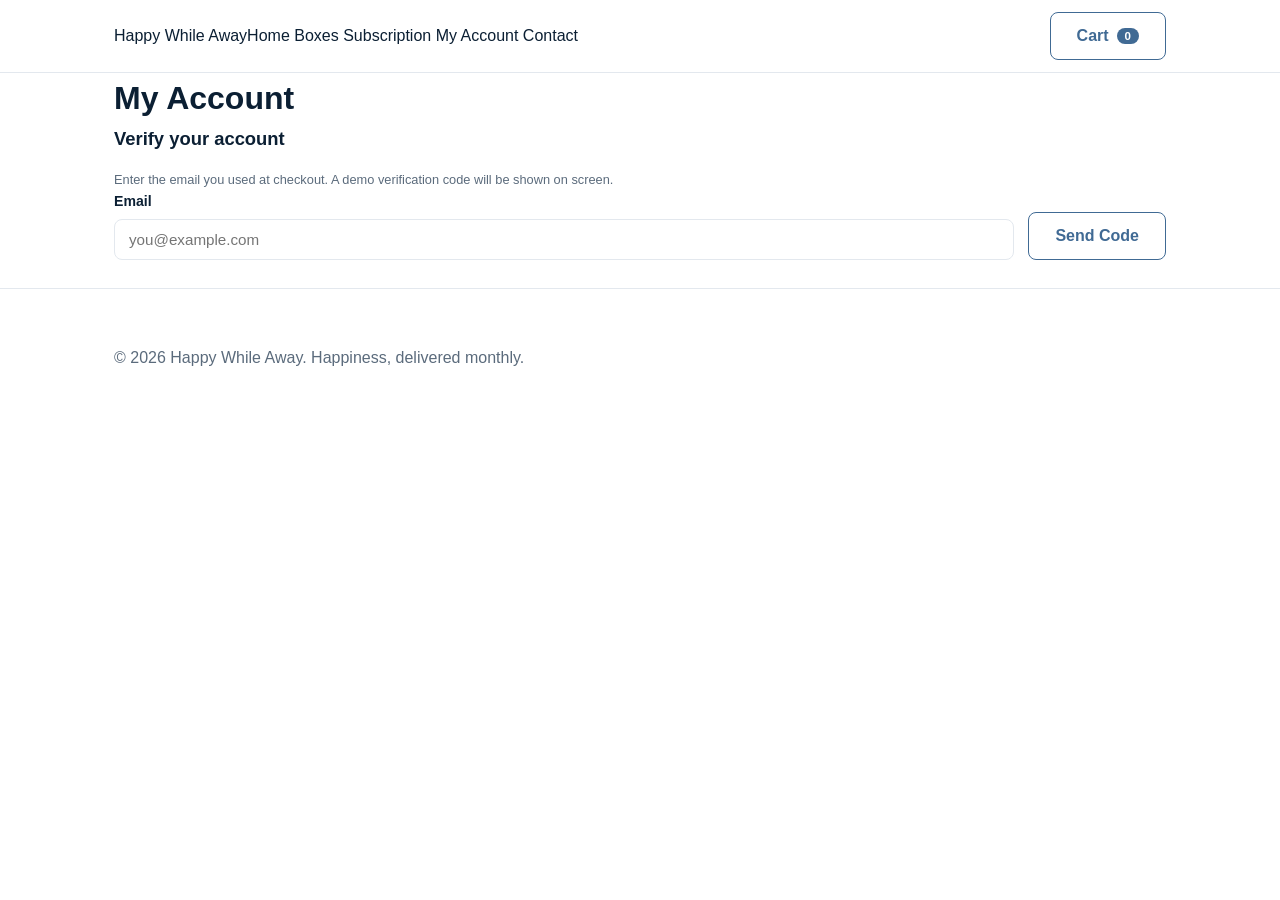
==== account.html @ f85677f5 "Add account verification, promo codes, payment method selection, pending payment confirmation and ac" ====
<!DOCTYPE html>
<html lang="en">
<head>
  <meta charset="UTF-8">
  <meta name="viewport" content="width=device-width, initial-scale=1.0">
  <title>Happy While Away - My Account</title>
  <link rel="stylesheet" href="css/style.css">
  <script src="js/cart.js"></script>
</head>
<body>

  <header class="site-header">
    <div class="container header-inner">
      <a href="index.html" class="logo">Happy While Away</a>
      <nav class="main-nav" id="mainNav">
        <a href="index.html">Home</a>
        <a href="products.html">Boxes</a>
        <a href="subscription.html">Subscription</a>
        <a href="account.html" class="active">My Account</a>
        <a href="contact.html">Contact</a>
      </nav>
      <button class="btn btn-outline cart-open-btn" id="cartOpenBtn">Cart <span id="hwaCartBadge">0</span></button>
    </div>
  </header>

  <main class="section">
    <div class="container">
      <h1>My Account</h1>

      <section class="form-section" id="loginSection">
        <h3>Verify your account</h3>
        <p class="hint">Enter the email you used at checkout. A demo verification code will be shown on screen.</p>
        <div class="lookup-form">
          <div class="form-field"><label for="loginEmail">Email</label><input id="loginEmail" type="email" placeholder="you@example.com"></div>
          <button type="button" class="btn btn-outline" id="sendLoginCodeBtn">Send Code</button>
        </div>
        <div id="loginCodeBox" style="display:none;">
          <p class="hint" id="loginDemoNotice"></p>
          <div class="lookup-form">
            <div class="form-field"><label for="loginCode">6-digit code</label><input id="loginCode" maxlength="6"></div>
            <button type="button" class="btn btn-primary" id="loginVerifyBtn">Verify</button>
          </div>
        </div>
        <div class="error-msg" id="loginError" style="display:none;"></div>
      </section>

      <div id="dashboard" style="display:none;">
        <section class="form-section">
          <h3>Personal Details</h3>
          <div class="sub-grid" id="personalDetails"></div>
        </section>

        <section class="form-section">
          <h3>Delivery Address</h3>
          <div class="form-grid">
            <div class="form-field full"><label>Address</label><input id="accAddress"></div>
            <div class="form-field"><label>City</label><input id="accCity"></div>
            <div class="form-field"><label>Pincode</label><input id="accPincode"></div>
          </div>
          <button type="button" class="btn btn-outline" id="saveAddressBtn">Save Address</button>
        </section>

        <section class="form-section">
          <h3>Dog Profiles</h3>
          <div id="accDogs"></div>
          <button type="button" class="btn btn-outline" id="accAddDogBtn">+ Add Dog</button>
          <button type="button" class="btn btn-outline" id="saveDogsBtn">Save Dogs</button>
        </section>

        <section class="form-section">
          <h3>Order History</h3>
          <div id="orderHistory"></div>
        </section>

        <section class="form-section">
          <h3>Active Subscriptions</h3>
          <div id="activeSubs"></div>
        </section>

        <section class="form-section">
          <h3>Past Subscriptions</h3>
          <div id="pastSubs"></div>
        </section>
      </div>
    </div>
  </main>

  <footer class="site-footer">
    <div class="container">
      <p>&copy; 2026 Happy While Away. Happiness, delivered monthly.</p>
    </div>
  </footer>

  <script src="js/cart.js"></script>
  <script>
    (function () {
      var account = null;
      var loginCode = null;
      var loginEmail = "";

      function fmt(n) { return "\u20B9" + Math.round(Number(n) || 0).toLocaleString("en-IN"); }
      function store() { try { return JSON.parse(localStorage.getItem("hwa_accounts") || "{}"); } catch (e) { return {}; } }
      function persist() { if (!account) { return; } var s = store(); s[account.email.toLowerCase()] = account; try { localStorage.setItem("hwa_accounts", JSON.stringify(s)); } catch (e) {} }
      function dateStr(iso) { return iso ? new Date(iso).toLocaleDateString("en-IN") : "-"; }
      function patch(subId, payload) {
        return fetch("/api/subscribe", { method: "PATCH", headers: { "Content-Type": "application/json" }, body: JSON.stringify(Object.assign({ subscriptionId: subId }, payload)) })
          .then(function (r) { return r.json(); }).catch(function () { return { ok: false }; });
      }

      function buildFromApi(email, subs) {
         var first = subs[0];
        return {
          email: email,
          name: first.customer ? first.customer.name : "",
          phone: first.customer ? first.customer.phone : "",
          address: first.deliveryAddress || { address: "", city: "", pincode: "" },
          dogs: first.dog ? [first.dog] : [],
          orders: [],
          subscriptions: subs.map(function (s) {
            var it = s.items && s.items[0] ? s.items[0] : {};
            return {
              id: s.id, orderId: s.orderId, createdAt: s.createdAt, frequency: s.frequency,
              productId: it.productId, name: it.name || "Subscription", unitAmount: s.unitAmount != null ? s.unitAmount : (s.billing ? s.billing.amount : s.total),
              qty: it.qty || 1, amount: s.total, config: it.config || null,
              dogId: s.dog ? s.dog.id : null, dogName: s.dog ? s.dog.name : null,
              deliveryAddress: s.deliveryAddress, deliveryPreferences: s.deliveryPreferences || {},
              billing: s.billing, renewalDate: s.renewalDate, nextDeliveryDate: s.nextDeliveryDate,
              skippedDeliveries: s.skippedDeliveries || [], status: s.status || "active", paymentStatus: s.paymentStatus || "pending"
            };
          })
        };
      }

      function loadAccount(email) {
        var acc = store()[email.toLowerCase()];
        if (acc) { account = acc; renderDashboard(); return; }
        fetch("/api/subscribe?email=" + encodeURIComponent(email))
          .then(function (r) { return r.json(); })
          .then(function (data) {
            if (data.subscriptions && data.subscriptions.length) { account = buildFromApi(email, data.subscriptions); persist(); renderDashboard(); }
            else { showLoginError("No account found for that email."); }
          })
          .catch(function () { showLoginError("Could not load account."); });
      }

      function showLoginError(msg) { var el = document.getElementById("loginError"); el.textContent = msg; el.style.display = "block"; }

      function renderPersonal() {
        document.getElementById("personalDetails").innerHTML =
          '<div class="sub-field"><label>Name</label><span>' + (account.name || "-") + '</span></div>' +
          '<div class="sub-field"><label>Email</label><span>' + account.email + '</span></div>' +
          '<div class="sub-field"><label>Mobile</label><span>' + (account.phone || "-") + '</span></div>';
      }

      function renderAddress() {
        document.getElementById("accAddress").value = account.address && account.address.address ? account.address.address : "";
        document.getElementById("accCity").value = account.address && account.address.city ? account.address.city : "";
        document.getElementById("accPincode").value = account.address && account.address.pincode ? account.address.pincode : "";
      }

      function renderDogs() {
        var el = document.getElementById("accDogs");
        if (!account.dogs.length) { el.innerHTML = '<p class="hint">No dog profiles yet.</p>'; return; }
        el.innerHTML = account.dogs.map(function (d, i) {
          return '<div class="dog-row form-grid" data-dog-index="' + i + '">' +
            '<div class="form-field"><label>Name</label><input class="acc-dog-name" value="' + (d.name || "") + '"></div>' +
            '<div class="form-field"><label>Breed</label><input class="acc-dog-breed" value="' + (d.breed || "") + '"></div>' +
            '<div class="form-field"><label>Size</label><select class="acc-dog-size"><option' + (d.size === "Small" ? " selected" : "") + '>Small</option><option' + (d.size === "Medium" ? " selected" : "") + '>Medium</option><option' + (d.size === "Large" ? " selected" : "") + '>Large</option></select></div>' +
            '<div class="form-field"><label>&nbsp;</label><button type="button" class="btn btn-outline acc-remove-dog" data-index="' + i + '">Remove</button></div>' +
          '</div>';
        }).join("");
        el.querySelectorAll(".acc-remove-dog").forEach(function (btn) {
          btn.addEventListener("click", function () {
            account.dogs.splice(parseInt(btn.getAttribute("data-index"), 10), 1);
            persist(); renderDogs(); renderSubs();
          });
        });
      }

      function renderOrders() {
        var el = document.getElementById("orderHistory");
        if (!account.orders || !account.orders.length) { el.innerHTML = '<p class="hint">No orders yet.</p>'; return; }
        el.innerHTML = account.orders.map(function (o) {
          var items = (o.items || []).map(function (it) { return it.name + " x " + it.qty; }).join(", ");
          return '<div class="sub-card"><div class="sub-card-head"><span class="sub-name">' + o.orderId + '</span><span class="sub-status sub-status-paused">' + (o.paymentStatus || "pending").toUpperCase() + '</span></div>' +
            '<div class="sub-id">' + dateStr(o.createdAt) + '</div>' +
            '<div class="sub-grid"><div class="sub-field"><label>Items</label><span>' + items + '</span></div>' +
            '<div class="sub-field"><label>Amount</label><span>' + fmt(o.total) + '</span></div>' +
            '<div class="sub-field"><label>Payment method</label><span>' + (o.paymentMethod || "-") + '</span></div></div></div>';
        }).join("");
      }

      function subCard(s, index) {
        var lockedNote = '<p class="hint">Billing frequency and subscription product cannot be changed after purchase.</p>';
        var skipHtml = s.frequency === "yearly"
          ? '<button type="button" class="btn btn-outline" data-skip="' + index + '">Skip Upcoming Delivery</button>'
          : '<p class="hint">Skipping a delivery is only available for yearly subscriptions.</p>';
        var dogsOptions = '<option value="">Unassigned</option>' + account.dogs.map(function (d) {
          return '<option value="' + d.id + '"' + (s.dogId === d.id ? " selected" : "") + '>' + d.name + '</option>';
        }).join("");
        var skipped = (s.skippedDeliveries || []).map(dateStr).join(", ");
        return '<div class="sub-card">' +
          '<div class="sub-card-head"><span class="sub-name">' + s.name + '</span><span class="sub-status sub-status-' + s.status + '">' + s.status + '</span></div>' +
          '<div class="sub-id">' + s.id + ' &middot; Order ' + (s.orderId || "-") + '</div>' +
          '<div class="sub-grid">' +
            '<div class="sub-field"><label>Billing</label><span>' + (s.frequency === "yearly" ? "Yearly (12 months upfront)" : "Monthly") + '</span></div>' +
            '<div class="sub-field"><label>Amount</label><span>' + fmt(s.amount) + '</span></div>' +
            '<div class="sub-field"><label>Renews</label><span>' + dateStr(s.renewalDate) + '</span></div>' +
            '<div class="sub-field"><label>Next delivery</label><span>' + dateStr(s.nextDeliveryDate) + '</span></div>' +
            '<div class="sub-field"><label>Payment status</label><span>' + (s.paymentStatus || "pending").toUpperCase() + '</span></div>' +
            (skipped ? '<div class="sub-field"><label>Skipped deliveries</label><span>' + skipped + '</span></div>' : '') +
            '<div class="sub-field"><label>Delivery address</label><span>' + (account.address ? account.address.address + ", " + account.address.pincode : "-") + '</span></div>' +
          '</div>' +
          '<div class="form-grid">' +
            '<div class="form-field"><label>Quantity</label><div class="hwa-qty-stepper"><button type="button" class="hwa-qty-btn" data-qdown="' + index + '">-</button><span class="hwa-qty-val" data-qval="' + index + '">' + s.qty + '</span><button type="button" class="hwa-qty-btn" data-qup="' + index + '">+</button></div></div>' +
            '<div class="form-field"><label>Assigned dog</label><select data-dogsel="' + index + '">' + dogsOptions + '</select></div>' +
            '<div class="form-field full"><label>Delivery preference notes</label><input data-notes="' + index + '" value="' + ((s.deliveryPreferences && s.deliveryPreferences.notes) || "") + '"></div>' +
          '</div>' +
          '<div class="sub-actions">' +
            '<button type="button" class="btn btn-outline" data-pause="' + index + '">Pause</button>' +
            '<button type="button" class="btn btn-outline" data-resume="' + index + '">Resume</button>' +
            '<button type="button" class="btn btn-outline" data-cancel="' + index + '">Cancel</button>' +
            '<button type="button" class="btn btn-outline" data-saveprefs="' + index + '">Save Preferences</button>' +
            skipHtml +
          '</div>' +
          lockedNote +
        '</div>';
      }

      function renderSubs() {
        var active = account.subscriptions.filter(function (s) { return s.status !== "cancelled"; });
        var past = account.subscriptions.filter(function (s) { return s.status === "cancelled"; });
        document.getElementById("activeSubs").innerHTML = active.length ? active.map(function (s) { return subCard(s, account.subscriptions.indexOf(s)); }).join("") : '<p class="hint">No active subscriptions.</p>';
        document.getElementById("pastSubs").innerHTML = past.length ? past.map(function (s) { return subCard(s, account.subscriptions.indexOf(s)); }).join("") : '<p class="hint">No past subscriptions.</p>';
        document.querySelectorAll("#activeSubs [data-pause], #pastSubs [data-pause]").forEach(wire);
        document.querySelectorAll("#activeSubs [data-resume], #pastSubs [data-resume]").forEach(wire);
        document.querySelectorAll("#activeSubs [data-cancel], #pastSubs [data-cancel]").forEach(wire);
        document.querySelectorAll("#activeSubs [data-skip], #pastSubs [data-skip]").forEach(wire);
        document.querySelectorAll("#activeSubs [data-saveprefs], #pastSubs [data-saveprefs]").forEach(wire);
        document.querySelectorAll("#activeSubs [data-qup], #pastSubs [data-qup]").forEach(wire);
        document.querySelectorAll("#activeSubs [data-qdown], #pastSubs [data-qdown]").forEach(wire);
        document.querySelectorAll("#activeSubs [data-dogsel], #pastSubs [data-dogsel]").forEach(wire);
      }

      function wire(btn) {
        if (btn.hasAttribute("data-dogsel")) {
          btn.addEventListener("change", function () {
            var idx = parseInt(btn.getAttribute("data-dogsel"), 10);
            var s = account.subscriptions[idx];
            var dog = account.dogs.filter(function (d) { return d.id === btn.value; })[0] || null;
            s.dogId = dog ? dog.id : null; s.dogName = dog ? dog.name : null;
            persist();
            patch(s.id, { action: "setDog", dog: dog });
            renderSubs();
          });
          return;
        }
        btn.addEventListener("click", function () {
          var idx = parseInt(btn.getAttribute("data-pause") || btn.getAttribute("data-resume") || btn.getAttribute("data-cancel") || btn.getAttribute("data-skip") || btn.getAttribute("data-saveprefs") || btn.getAttribute("data-qup") || btn.getAttribute("data-qdown") || "0", 10);
          var s = account.subscriptions[idx];
          if (!s) { return; }
          if (btn.hasAttribute("data-pause")) { s.status = "paused"; patch(s.id, { action: "pause" }); }
          else if (btn.hasAttribute("data-resume")) { s.status = "active"; patch(s.id, { action: "resume" }); }
          else if (btn.hasAttribute("data-cancel")) { s.status = "cancelled"; patch(s.id, { action: "cancel" }); }
          else if (btn.hasAttribute("data-skip")) {
            if (s.frequency !== "yearly") { return; }
            s.skippedDeliveries = s.skippedDeliveries || [];
            s.skippedDeliveries.push(s.nextDeliveryDate);
            var d = new Date(s.nextDeliveryDate || new Date());
            d.setMonth(d.getMonth() + 1); s.nextDeliveryDate = d.toISOString();
            patch(s.id, { action: "skipDelivery" });
          }
          else if (btn.hasAttribute("data-saveprefs")) {
            var notesEl = document.querySelector("[data-notes='" + idx + "']");
            s.deliveryPreferences = { notes: notesEl ? notesEl.value.trim() : "" };
            patch(s.id, { action: "setDeliveryPreferences", deliveryPreferences: s.deliveryPreferences });
          }
          else if (btn.hasAttribute("data-qup")) { s.qty += 1; s.amount = Math.round(s.unitAmount * s.qty); if (s.billing) { s.billing.amount = s.amount; } patch(s.id, { action: "setQty", qty: s.qty }); }
          else if (btn.hasAttribute("data-qdown")) { if (s.qty > 1) { s.qty -= 1; s.amount = Math.round(s.unitAmount * s.qty); if (s.billing) { s.billing.amount = s.amount; } patch(s.id, { action: "setQty", qty: s.qty }); } }
          persist();
          renderSubs();
        });
      }

      function renderDashboard() {
        document.getElementById("loginSection").style.display = "none";
        document.getElementById("dashboard").style.display = "block";
        renderPersonal(); renderAddress(); renderDogs(); renderOrders(); renderSubs();
      }

      document.addEventListener("DOMContentLoaded", function () {
        document.getElementById("cartOpenBtn").addEventListener("click", function () { window.HWA.openCart(); });
        document.getElementById("sendLoginCodeBtn").addEventListener("click", function () {
          var email = document.getElementById("loginEmail").value.trim();
          if (!/^[^\s@]+@[^\s@]+\.[^\s@]+$/.test(email)) { showLoginError("Please enter a valid email."); return; }
          document.getElementById("loginError").style.display = "none";
          loginEmail = email.toLowerCase();
          loginCode = String(Math.floor(100000 + Math.random() * 900000));
          document.getElementById("loginDemoNotice").textContent = "Demo verification code: " + loginCode + " (no real message is sent)";
          document.getElementById("loginCodeBox").style.display = "block";
        });
        document.getElementById("loginVerifyBtn").addEventListener("click", function () {
          var code = document.getElementById("loginCode").value.trim();
          if (code !== loginCode) { showLoginError("Incorrect code."); return; }
          document.getElementById("loginError").style.display = "none";
          loadAccount(loginEmail);
        });
        document.getElementById("saveAddressBtn").addEventListener("click", function () {
          account.address = { address: document.getElementById("accAddress").value.trim(), city: document.getElementById("accCity").value.trim(), pincode: document.getElementById("accPincode").value.trim() };
          persist(); renderSubs();
        });
        document.getElementById("accAddDogBtn").addEventListener("click", function () {
          account.dogs.push({ id: "dog-" + Date.now(), name: "New Dog", breed: "", size: "Medium" });
          persist(); renderDogs(); renderSubs();
        });
        document.getElementById("saveDogsBtn").addEventListener("click", function () {
          document.querySelectorAll("#accDogs .dog-row").forEach(function (row) {
            var d = account.dogs[parseInt(row.getAttribute("data-dog-index"), 10)];
            if (!d) { return; }
            d.name = row.querySelector(".acc-dog-name").value.trim();
            d.breed = row.querySelector(".acc-dog-breed").value.trim();
            d.size = row.querySelector(".acc-dog-size").value;
          });
          persist(); renderDogs(); renderSubs();
        });
      });
    })();
  </script>

</body>
</html>
---- css/style.css ----
* { margin: 0; padding: 0; box-sizing: border-box; }
:root { --brand:#406a94; --brand-dark:#2b4a6b; --accent:#3cc6d0; --ink:#0b1f33; --muted:#5b6b7c; --bg:#f7f9fc; --card:#ffffff; --line:#e3e8ee; --success:#2e7d32; --radius:12px;   --shadow:0 10px 30px rgba(11,31,51,0.08);
  --plan-happy:#406a94;
  --plan-food:#1b5e20;
  --plan-style:#6a1b9a;
  --plan-calm:#0277bd; }
html { scroll-behavior: smooth; }
body { font-family: -apple-system, BlinkMacSystemFont, "Segoe UI", Roboto, "Helvetica Neue", Arial, sans-serif; color: var(--ink); background: #fff; line-height: 1.6; }
a { color: inherit; text-decoration: none; }
.container { max-width: 1100px; margin: 0 auto; padding: 0 24px; }
.btn { display: inline-flex; align-items: center; justify-content: center; gap: 8px; padding: 14px 26px; border-radius: 8px; font-weight: 700; font-size: 1rem; cursor: pointer; border: 1px solid transparent; transition: transform .15s, box-shadow .15s, opacity .15s; }
.btn:active { transform: translateY(1px); }
.btn-primary { background: var(--brand); color: #fff; box-shadow: 0 4px 14px rgba(64,106,148,0.35); }
.btn-primary:hover { background: var(--brand-dark); }
.btn-outline { background: #fff; color: var(--brand); border-color: var(--brand); }
.btn-outline:hover { background: #eef2f7; }
.btn-large { padding: 16px 32px; font-size: 1.05rem; }

.site-header { position: sticky; top: 0; z-index: 50; background: rgba(255,255,255,0.92); backdrop-filter: blur(8px); border-bottom: 1px solid var(--line); }
.header-inner { display: flex; align-items: center; justify-content: space-between; height: 72px; }
.brand { font-size: 1.5rem; font-weight: 800; color: var(--ink); letter-spacing: -0.5px; }
.brand-accent { color: var(--brand); }

.hero { padding: 96px 0 64px; background: linear-gradient(135deg, #f0f5fa 0%, #e4eef7 100%); }
.hero-inner { text-align: center; }
.hero h1 { font-size: 2.75rem; line-height: 1.1; font-weight: 800; letter-spacing: -1px; margin-bottom: 16px; }
.hero-sub { font-size: 1.15rem; color: var(--muted); max-width: 640px; margin: 0 auto 28px; line-height: 1.7; }
.hero-actions { display: flex; gap: 14px; justify-content: center; flex-wrap: wrap; margin-bottom: 40px; }
.hero-stats { display: flex; gap: 32px; justify-content: center; flex-wrap: wrap; }
.hero-stats div { display: flex; flex-direction: column; gap: 4px; }
.hero-stats strong { font-size: 1.5rem; color: var(--ink); }
.hero-stats span { font-size: 0.85rem; color: var(--muted); }

.features { padding: 80px 0; }
.feature-grid { display: grid; grid-template-columns: repeat(auto-fit, minmax(240px, 1fr)); gap: 24px; }
.feature-card { background: var(--card); border: 1px solid var(--line); border-radius: var(--radius); padding: 32px 24px; box-shadow: var(--shadow); text-align: center; }
.feature-icon { font-size: 2rem; margin-bottom: 16px; }
.feature-card h3 { font-size: 1.15rem; margin-bottom: 10px; color: var(--ink); }
.feature-card p { font-size: 0.95rem; color: var(--muted); }

.section-title { font-size: 2rem; font-weight: 800; text-align: center; margin-bottom: 48px; letter-spacing: -0.5px; }
.cta-band { padding: 80px 0; text-align: center; background: linear-gradient(135deg, var(--brand) 0%, var(--brand-dark) 100%); color: #fff; }
.cta-band h2 { font-size: 2.25rem; font-weight: 800; margin-bottom: 12px; }
.cta-band p { font-size: 1.1rem; color: #d7e3f0; margin-bottom: 24px; }
.cta-band .btn { background: var(--accent); color: var(--ink); }
.cta-band .btn:hover { background: #34b3b8; }

.site-footer { padding: 56px 0 32px; border-top: 1px solid var(--line); color: var(--muted); }
.footer-inner { display: grid; grid-template-columns: 2fr 1fr; gap: 32px; }
.footer-brand .brand { font-size: 1.5rem; font-weight: 800; color: var(--ink); margin-bottom: 8px; display: inline-block; }
.footer-brand p { font-size: 0.95rem; color: var(--muted); max-width: 260px; }
.footer-copy { font-size: 0.85rem; color: var(--muted); margin-top: 8px; }

/* Subscription page */
.sub-hero { background: var(--bg); padding: 56px 0 40px; text-align: center; }
.sub-hero h1 { font-size: 2rem; font-weight: 800; margin-bottom: 8px; letter-spacing: -0.5px; }
.sub-hero p { color: var(--muted); font-size: 1.05rem; }

.plans { padding: 64px 0; }
.plan-toggle { display: flex; gap: 10px; justify-content: center; margin-bottom: 32px; }
.plan-toggle button { padding: 8px 16px; border: 1px solid var(--line); background: #fff; border-radius: 6px; font-size: 0.9rem; cursor: pointer; color: var(--muted); font-weight: 600; }
.plan-toggle button.active { background: var(--brand); color: #fff; border-color: var(--brand); }

.plan-grid { display: grid; grid-template-columns: repeat(2, 1fr); gap: 26px; margin-bottom: 70px; }
.plan-card { border: 1px solid var(--line); border-radius: 18px; background: var(--card); box-shadow: var(--shadow); display: flex; flex-direction: column; position: relative; overflow: hidden; transition: transform .2s, border-color .2s, box-shadow .2s; }
.plan-card:hover { transform: translateY(-4px); box-shadow: 0 18px 40px rgba(11,31,51,0.12); border-color: var(--brand); }
.plan-card.selected { border-color: var(--brand); background: #eef6fb !important; box-shadow: 0 8px 24px rgba(64,106,148,0.15); }
.plan-card.featured { border-color: var(--brand); background: linear-gradient(180deg, #f0f7ff 0%, #e4eef7 100%); }
.plan-card .badge { position: absolute; top: 16px; right: 16px; background: var(--brand); color: #fff; font-size: 0.72rem; font-weight: 800; padding: 6px 12px; border-radius: 20px; text-transform: uppercase; letter-spacing: 0.4px; box-shadow: 0 4px 10px rgba(64,106,148,0.35); }
.plan-image { height: 150px; border-radius: 14px 14px 0 0; display: grid; place-items: center; font-size: 3.2rem; margin: -1px -1px 0 -1px; border-bottom: 1px solid rgba(0,0,0,0.06); overflow: hidden; }
.plan-img { width: 100%; height: 100%; object-fit: cover; display: block; }
.plan-image.happy-box { background: linear-gradient(135deg, var(--plan-happy) 0%, #35597f 100%); color: #fff; }
.plan-image.food-club { background: linear-gradient(135deg, var(--plan-food) 0%, #14532d 100%); color: #fff; }
.plan-image.style-club { background: linear-gradient(135deg, var(--plan-style) 0%, #541280 100%); color: #fff; }
.plan-image.calm-box { background: linear-gradient(135deg, var(--plan-calm) 0%, #015f9c 100%); color: #fff; }
.plan-body { padding: 24px 22px 20px; display: flex; flex-direction: column; flex: 1; }
.plan-header { display: flex; align-items: baseline; gap: 10px; margin-bottom: 6px; }
.plan-name { font-size: 1.35rem; font-weight: 800; color: var(--ink); letter-spacing: -0.25px; }
.plan-tagline { font-size: 0.82rem; color: var(--muted); font-weight: 600; text-transform: uppercase; letter-spacing: 0.4px; margin-bottom: 10px; display: block; }
.plan-price-wrap { display: flex; align-items: baseline; gap: 8px; margin-bottom: 4px; }
.plan-price { font-size: 2rem; font-weight: 800; color: var(--brand); }
.plan-period { font-size: 0.9rem; color: var(--muted); font-weight: 600; }
.plan-yearly { font-size: 0.9rem; color: var(--muted); margin-bottom: 10px; }
.plan-yearly b { color: var(--ink); }
.plan-saving { font-size: 0.88rem; color: var(--success); font-weight: 800; margin-bottom: 12px; background: #f1f8ee; border-radius: 8px; padding: 8px 12px; border: 1px dashed var(--success); }
.plan-desc { font-size: 0.94rem; color: var(--ink); line-height: 1.6; margin-bottom: 14px; flex: 1; }
.plan-experience { font-size: 0.86rem; color: var(--muted); background: #f4f7fa; border-radius: 8px; padding: 10px 14px; margin-bottom: 18px; border-left: 4px solid var(--brand); }
.plan-benefits { list-style: none; padding: 0; margin: 0 0 22px; border-top: 1px solid var(--line); padding-top: 14px; }
.plan-benefits li { font-size: 0.88rem; color: var(--ink); margin-bottom: 7px; padding-left: 22px; position: relative; display: flex; align-items: flex-start; gap: 8px; }
.plan-benefits li:before { content: "✓"; color: var(--brand); font-weight: 800; flex-shrink: 0; }
.plan-choose { width: 100%; margin-top: auto; }

/* Build your own */
.build-your-own { padding: 64px 0; background: var(--bg); }
.byo-header { text-align: center; margin-bottom: 32px; }
.byo-header h2 { font-size: 1.75rem; font-weight: 800; margin-bottom: 10px; }
.byo-header p { color: var(--muted); }
.byo-price { font-size: 1.5rem; font-weight: 800; color: var(--brand); text-align: center; margin-bottom: 8px; }
.byo-rules { text-align: center; color: var(--muted); font-size: 0.9rem; margin-bottom: 32px; }
.categories { display: grid; grid-template-columns: repeat(auto-fit, minmax(210px, 1fr)); gap: 14px; margin-bottom: 24px; }
.category { border: 2px solid var(--line); border-radius: 16px; padding: 22px 16px 18px; text-align: center; cursor: pointer; transition: transform .15s, border-color .2s, box-shadow .2s, background .2s; background: #fff; position: relative; }
.category input { display: none; }
.category:hover { transform: translateY(-2px); border-color: #c9d6e2; box-shadow: 0 8px 20px rgba(11,31,51,0.06); }
.category.selected { border-color: var(--brand); background: #eef6fb; box-shadow: 0 8px 20px rgba(64,106,148,0.12); }
.category.selected .cat-name { color: var(--brand); }
.cat-icon { font-size: 2.2rem; margin-bottom: 10px; display: block; filter: drop-shadow(0 2px 4px rgba(0,0,0,0.1)); }
.cat-check { position: absolute; top: 12px; right: 12px; width: 26px; height: 26px; border-radius: 50%; background: var(--brand); color: #fff; display: grid; place-items: center; font-size: 1rem; font-weight: 800; box-shadow: 0 2px 6px rgba(64,106,148,0.35); }
.cat-name { font-weight: 800; font-size: 1.1rem; color: var(--ink); display: block; margin-bottom: 6px; }
.cat-desc { font-size: 0.85rem; color: var(--muted); }
.byo-count { text-align: center; color: var(--brand-dark); font-weight: 700; margin-bottom: 20px; }

/* Profile form */
.profile { padding: 64px 0; }
.profile-card { max-width: 700px; margin: 0 auto; background: var(--card); border: 1px solid var(--line); border-radius: var(--radius); padding: 32px; box-shadow: var(--shadow); }
.contact-layout { display: grid; grid-template-columns: 1fr 1fr; gap: 32px; align-items: start; }
.info-card { background: var(--card); border: 1px solid var(--line); border-radius: var(--radius); padding: 28px 26px; box-shadow: var(--shadow); }
.contact-line { font-size: 1rem; color: var(--ink); }
.form-section { margin-bottom: 28px; }
.form-section h3 { font-size: 1.15rem; font-weight: 800; margin-bottom: 16px; color: var(--ink); display: flex; align-items: center; gap: 8px; }
.form-grid { display: grid; grid-template-columns: repeat(auto-fit, minmax(200px, 1fr)); gap: 14px; }
.form-field { display: flex; flex-direction: column; gap: 6px; }
.form-field label { font-size: 0.88rem; font-weight: 700; color: var(--ink); }
.form-field input, .form-field select, .form-field textarea { padding: 11px 14px; border: 1px solid var(--line); border-radius: 8px; font-size: 0.95rem; color: var(--ink); background: #fff; }
.form-field input:focus, .form-field select:focus, .form-field textarea:focus { outline: none; border-color: var(--brand); }
.form-field.full { grid-column: 1 / -1; }
.form-field textarea { resize: vertical; min-height: 90px; }
.hint { font-size: 0.8rem; color: var(--muted); margin-top: 4px; }

.submit-bar { text-align: center; margin-top: 34px; }
#subscribe-btn { width: auto; }

.order-success { text-align: center; padding: 40px 20px; }
.order-success .success-icon { font-size: 3rem; margin-bottom: 16px; display: block; }
.order-success h2 { font-size: 1.75rem; font-weight: 800; margin-bottom: 10px; }
.order-success p { color: var(--muted); margin-bottom: 24px; }
.order-summary { background: #f0f7fb; border: 1px solid var(--line); border-radius: var(--radius); padding: 22px; max-width: 480px; margin: 0 auto 24px; }
.order-summary .row { display: flex; justify-content: space-between; padding: 8px 0; border-bottom: 1px solid var(--line); font-size: 0.95rem; color: var(--ink); }
.order-summary .row:last-child { border: none; font-weight: 800; font-size: 1.05rem; color: var(--brand); margin-top: 8px; padding-top: 10px; border-top: 1px solid var(--line); }

.error-msg { color: #d32f2f; font-size: 0.9rem; margin-top: 8px; display: none; }

@media (max-width: 768px) {
  .hero h1 { font-size: 2rem; }
  .plan-grid { grid-template-columns: 1fr; }
  .contact-layout { grid-template-columns: 1fr; }
  .footer-inner { grid-template-columns: 1fr; gap: 28px; text-align: center; }
  .footer-brand { text-align: center; }
}
/* Product cards & detail */
.product-grid { display: grid; grid-template-columns: repeat(auto-fit, minmax(280px, 1fr)); gap: 26px; margin-bottom: 70px; }
.product-card { background: #fff; border: 1px solid var(--line); border-radius: var(--radius); overflow: hidden; display: flex; flex-direction: column; }
.product-media { position: relative; height: 220px; overflow: hidden; background: #f0f7fb; }
.product-media img { width: 100%; height: 100%; object-fit: cover; display: block; }
.product-flag { position: absolute; top: 12px; left: 12px; background: var(--brand); color: #fff; font-size: 0.72rem; font-weight: 800; text-transform: uppercase; letter-spacing: .06em; padding: 6px 12px; border-radius: 999px; }
.product-body { padding: 20px; display: flex; flex-direction: column; gap: 10px; flex: 1; }
.product-name { font-size: 1.25rem; font-weight: 800; color: var(--ink); }
.product-tagline { font-size: 0.92rem; color: var(--muted); }
.product-price { font-size: 1.4rem; font-weight: 800; color: var(--brand); }
.product-price span { font-size: 0.9rem; font-weight: 600; color: var(--muted); }
.product-price-old { font-size: 1rem; font-weight: 600; color: var(--muted); text-decoration: line-through; }
.product-price-lg { font-size: 2.2rem; }
.product-benefits { list-style: none; padding: 0; margin: 0 0 8px; display: flex; flex-direction: column; gap: 6px; }
.product-benefits li { font-size: 0.9rem; color: var(--ink); padding-left: 20px; position: relative; }
.product-benefits li::before { content: "OK"; position: absolute; left: 0; color: var(--brand); font-weight: 800; }
.product-subscription-info { font-size: 0.85rem; color: var(--muted); }
.product-detail-section { padding: 60px 0; }
.product-detail-grid { display: grid; grid-template-columns: 1fr 1fr; gap: 40px; align-items: start; }
.product-detail-media { background: #f0f7fb; border: 1px solid var(--line); border-radius: var(--radius); overflow: hidden; }
.product-detail-media img { width: 100%; height: auto; display: block; }
.product-detail-info { display: flex; flex-direction: column; gap: 14px; }
.product-detail-name { font-size: 2.2rem; font-weight: 800; color: var(--ink); }
.product-description { color: var(--ink); line-height: 1.65; }
.btn-lg { padding: 14px 28px; font-size: 1.05rem; }
@media (max-width: 768px) {
  .product-detail-grid { grid-template-columns: 1fr; }
}
.product-hero { text-align: center; padding: 60px 0 40px; }
.product-hero h1 { font-size: 2.6rem; font-weight: 800; }

/* Cart drawer */
.hwa-cart-overlay { position: fixed; inset: 0; background: rgba(20, 30, 40, 0.5); opacity: 0; pointer-events: none; transition: opacity 0.25s ease; z-index: 1000; }
.hwa-cart-overlay.open { opacity: 1; pointer-events: auto; }
.hwa-cart-drawer { position: fixed; top: 0; right: 0; height: 100%; width: min(420px, 92vw); background: #fff; z-index: 1001; transform: translateX(102%); transition: transform 0.28s ease; display: flex; flex-direction: column; padding: 20px; box-shadow: -10px 0 40px rgba(0,0,0,0.12); }
.hwa-cart-drawer.open { transform: translateX(0); }
.hwa-cart-header { display: flex; justify-content: space-between; align-items: center; margin-bottom: 16px; }
.hwa-cart-header h2 { font-size: 1.4rem; font-weight: 800; color: var(--ink); margin: 0; }
.hwa-cart-close { background: none; border: none; font-size: 30px; cursor: pointer; color: var(--ink); line-height: 1; }
.hwa-cart-items { flex: 1; overflow-y: auto; display: flex; flex-direction: column; gap: 14px; }
.hwa-cart-empty { text-align: center; color: var(--muted); padding: 40px 0; font-size: 0.95rem; }
.hwa-cart-item { display: flex; gap: 12px; align-items: center; border: 1px solid var(--line); border-radius: var(--radius); padding: 12px; background: #fff; }
.hwa-cart-item-img { width: 64px; height: 64px; background: #f0f7fb; border-radius: 8px; overflow: hidden; flex-shrink: 0; }
.hwa-cart-item-img img { width: 100%; height: 100%; object-fit: cover; display: block; }
.hwa-cart-item-info { flex: 1; }
.hwa-cart-item-name { font-weight: 800; font-size: 0.95rem; color: var(--ink); }
.hwa-cart-item-meta { font-size: 0.78rem; color: var(--muted); margin: 2px 0 8px; }
.hwa-cart-item-controls { display: flex; align-items: center; gap: 8px; }
.hwa-qty-btn { width: 26px; height: 26px; border: 1px solid var(--line); background: #fff; border-radius: 6px; cursor: pointer; font-weight: 800; color: var(--brand); font-size: 0.9rem; line-height: 1; padding: 0; }
.hwa-qty-val { min-width: 24px; text-align: center; font-weight: 800; color: var(--ink); }
.hwa-remove-btn { background: none; border: none; color: #d32f2f; font-size: 0.8rem; cursor: pointer; margin-left: 8px; padding: 0; }
.hwa-cart-item-price { font-weight: 800; color: var(--brand); font-size: 0.95rem; white-space: nowrap; }
.hwa-cart-summary { border-top: 1px solid var(--line); padding-top: 14px; margin-top: 14px; }
.hwa-cart-row { display: flex; justify-content: space-between; font-size: 0.92rem; color: var(--ink); padding: 4px 0; }
.hwa-cart-total { font-weight: 800; font-size: 1.05rem; border-top: 1px solid var(--line); margin-top: 8px; padding-top: 10px; color: var(--brand); }
.hwa-cart-actions { display: flex; gap: 12px; margin-top: 16px; }
.hwa-cart-actions .btn { flex: 1; }
#hwaCartBadge { background: var(--brand); color: #fff; border-radius: 999px; padding: 2px 8px; font-size: 0.72rem; font-weight: 800; }
.product-buy { display: flex; gap: 10px; align-items: center; margin-top: 6px; }
.product-buy .btn { flex: 1; }

/* Checkout */
.checkout-grid { display: grid; grid-template-columns: 1fr 1fr; gap: 40px; align-items: start; }
.checkout-summary, .checkout-payment { background: #fff; border: 1px solid var(--line); border-radius: var(--radius); padding: 22px; }
.checkout-payment h2 { font-size: 1.4rem; font-weight: 800; margin-bottom: 10px; color: var(--ink); }
.cart-open-btn { margin-left: auto; }
@media (max-width: 768px) { .checkout-grid { grid-template-columns: 1fr; } }

/* Products hero */
.product-hero { text-align: center; padding: 60px 0 40px; }
.product-hero h1 { font-size: 2.6rem; font-weight: 800; }

/* Checkout & subscription management */
.checkout-left, .checkout-right { display: flex; flex-direction: column; gap: 20px; }
.checkout-right { background: #fff; border: 1px solid var(--line); border-radius: var(--radius); padding: 22px; }
.checkout-item { display: flex; justify-content: space-between; gap: 12px; border-bottom: 1px solid var(--line); padding: 12px 0; align-items: center; flex-wrap: wrap; }
.checkout-item-name { font-weight: 700; color: var(--ink); }
.checkout-item-sub { font-size: 0.82rem; color: var(--muted); }
.checkout-item-controls { display: flex; gap: 8px; flex-wrap: wrap; }
.checkout-freq, .checkout-dog, .hwa-freq-select { padding: 8px 10px; border: 1px solid var(--line); border-radius: 8px; font-size: 0.85rem; background: #fff; color: var(--ink); }
.dog-row { border: 1px solid var(--line); border-radius: var(--radius); padding: 14px; margin-bottom: 12px; }
.hwa-cart-note { font-size: 0.78rem; color: var(--muted); margin-top: 8px; }
.hwa-freq-select { margin-top: 8px; }
.checkout-right .btn { margin-top: 10px; width: 100%; }
.lookup-form { display: flex; gap: 14px; align-items: flex-end; margin-bottom: 24px; flex-wrap: wrap; }
.lookup-form .form-field { flex: 1; min-width: 240px; }
.sub-card { background: #fff; border: 1px solid var(--line); border-radius: var(--radius); padding: 20px; margin-bottom: 18px; }
.sub-card-head { display: flex; justify-content: space-between; align-items: center; gap: 12px; }
.sub-name { font-weight: 800; font-size: 1.1rem; color: var(--ink); }
.sub-id { font-size: 0.8rem; color: var(--muted); margin: 4px 0 14px; }
.sub-status { font-size: 0.72rem; font-weight: 800; text-transform: uppercase; letter-spacing: 0.05em; padding: 4px 10px; border-radius: 999px; }
.sub-status-active { background: #e6f6ec; color: #1b7a3d; }
.sub-status-paused { background: #fff4e0; color: #a06a00; }
.sub-status-cancelled { background: #fdecec; color: #c62828; }
.sub-grid { display: grid; grid-template-columns: repeat(auto-fit, minmax(160px, 1fr)); gap: 14px; margin-bottom: 16px; }
.sub-field label { display: block; font-size: 0.72rem; text-transform: uppercase; letter-spacing: 0.05em; color: var(--muted); font-weight: 700; margin-bottom: 3px; }
.sub-field span { font-size: 0.92rem; color: var(--ink); font-weight: 600; }
.sub-actions { display: flex; gap: 10px; flex-wrap: wrap; }
.sub-actions .btn { width: auto; }

/* Account verification + payment selection */
.verify-overlay { position: fixed; inset: 0; background: rgba(20, 30, 40, 0.55); display: none; align-items: center; justify-content: center; z-index: 2000; padding: 20px; }
.verify-overlay.open { display: flex; }
.verify-modal { background: #fff; border-radius: var(--radius); padding: 24px; max-width: 440px; width: 100%; max-height: 90vh; overflow: auto; }
.verify-modal h2 { font-size: 1.35rem; font-weight: 800; margin-bottom: 8px; color: var(--ink); }
.payment-methods { display: flex; flex-direction: column; gap: 10px; margin: 12px 0; }
.payment-option { display: flex; align-items: center; gap: 10px; font-size: 0.95rem; color: var(--ink); border: 1px solid var(--line); border-radius: 8px; padding: 10px 12px; cursor: pointer; }
.payment-option:has(input:checked) { border-color: var(--brand); background: #f0f7fb; }
.verify-code-box { margin-top: 14px; display: flex; flex-direction: column; gap: 10px; }
.order-success .success-icon { font-size: 2.4rem; font-weight: 800; display: inline-flex; width: 64px; height: 64px; align-items: center; justify-content: center; border-radius: 999px; background: #fff4e0; color: #a06a00; margin-bottom: 14px; }
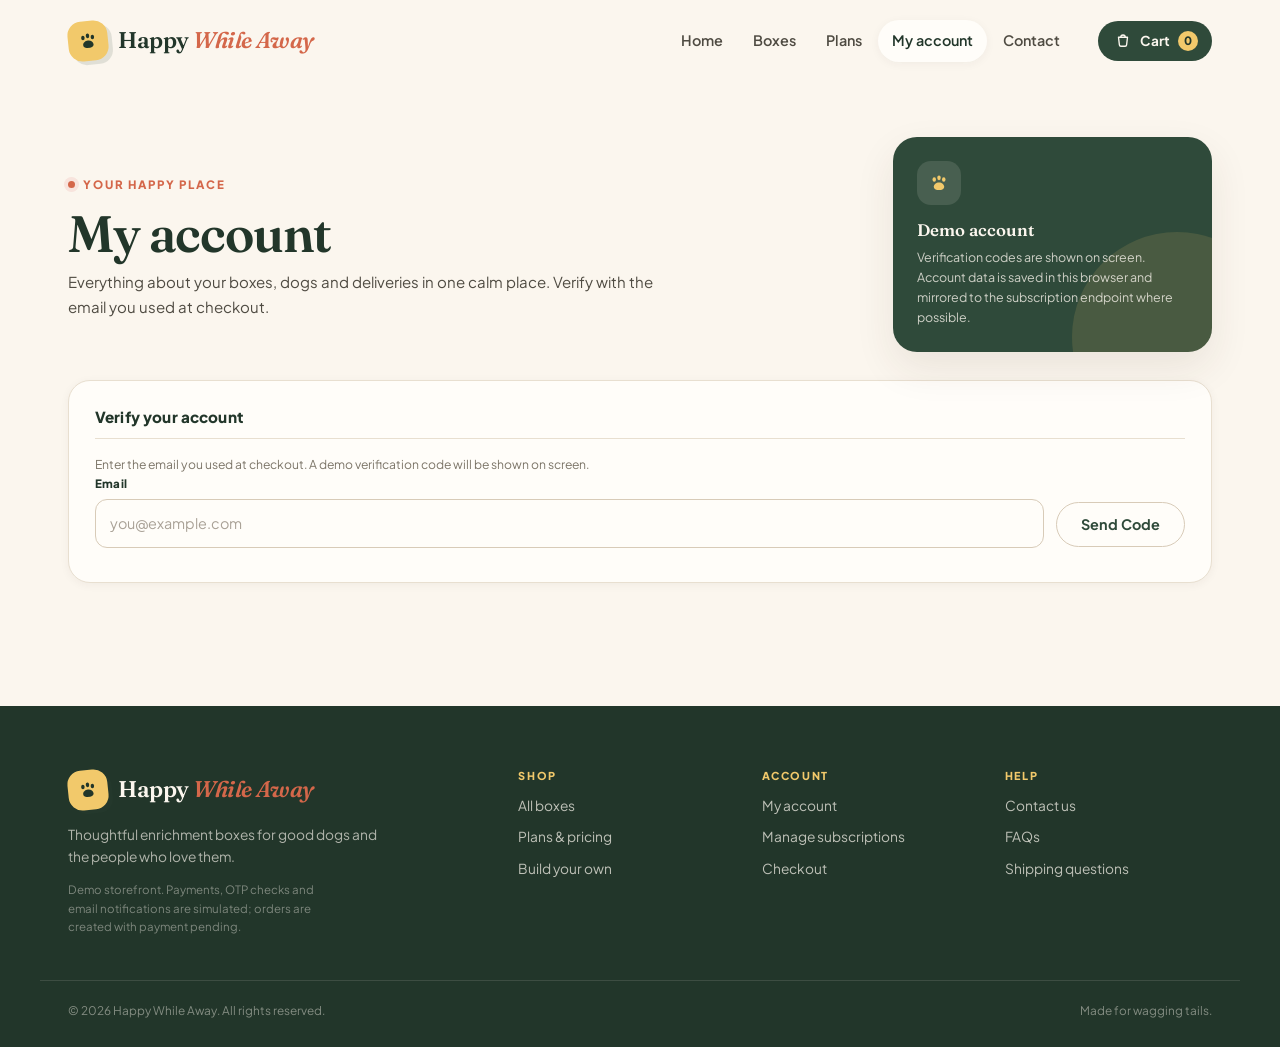
==== commit 30771d65: "Redesign storefront and fix cart, checkout, account flows" ====
--- a/account.html
+++ b/account.html
@@ -6,26 +6,48 @@
   <title>Happy While Away - My Account</title>
   <link rel="stylesheet" href="css/style.css">
   <script src="js/cart.js"></script>
+  <script src="js/ui.js" defer></script>
 </head>
 <body>
 
+    <a class="skip-link" href="#main">Skip to content</a>
   <header class="site-header">
     <div class="container header-inner">
-      <a href="index.html" class="logo">Happy While Away</a>
-      <nav class="main-nav" id="mainNav">
+      <a class="brand" href="index.html" aria-label="Happy While Away home">
+        <span class="brand-mark" aria-hidden="true"><svg viewBox="0 0 24 24" fill="currentColor"><ellipse cx="6.8" cy="8.2" rx="1.9" ry="2.5"/><ellipse cx="12" cy="6.4" rx="1.9" ry="2.5"/><ellipse cx="17.2" cy="8.2" rx="1.9" ry="2.5"/><path d="M12 11.4c-3.1 0-5.7 2.1-5.7 4.7 0 2 1.8 3.4 4.2 3.4h3c2.4 0 4.2-1.4 4.2-3.4 0-2.6-2.6-4.7-5.7-4.7z"/></svg></span>
+        <span class="brand-text">Happy <em>While Away</em></span>
+      </a>
+      <nav class="main-nav" id="mainNav" aria-label="Primary navigation">
         <a href="index.html">Home</a>
         <a href="products.html">Boxes</a>
-        <a href="subscription.html">Subscription</a>
-        <a href="account.html" class="active">My Account</a>
+        <a href="subscription.html">Plans</a>
+        <a href="account.html" class="active">My account</a>
         <a href="contact.html">Contact</a>
       </nav>
-      <button class="btn btn-outline cart-open-btn" id="cartOpenBtn">Cart <span id="hwaCartBadge">0</span></button>
+      <div class="header-actions">
+        <button class="cart-open-btn" id="cartOpenBtn" type="button" aria-label="Open shopping cart">
+          <svg viewBox="0 0 24 24" fill="none" stroke="currentColor" stroke-width="1.8" stroke-linecap="round" stroke-linejoin="round" aria-hidden="true"><path d="M6 7h12l-1.2 10.2a2 2 0 0 1-2 1.8H9.2a2 2 0 0 1-2-1.8L6 7z"/><path d="M9 7a3 3 0 0 1 6 0"/></svg>
+          <span class="cart-label">Cart</span>
+          <span class="cart-badge" id="hwaCartBadge">0</span>
+        </button>
+        <button class="nav-toggle" id="navToggle" type="button" aria-expanded="false" aria-controls="mainNav" aria-label="Open menu"><span></span><span></span><span></span></button>
+      </div>
     </div>
   </header>
 
-  <main class="section">
+    <main id="main" class="section account-section">
     <div class="container">
-      <h1>My Account</h1>
+      <div class="account-hero">
+        <div class="account-hero-copy">
+          <span class="eyebrow"><span class="eyebrow-dot" aria-hidden="true"></span> Your happy place</span>
+          <h1>My account</h1>
+          <p>Everything about your boxes, dogs and deliveries in one calm place. Verify with the email you used at checkout.</p>
+        </div>
+        <div class="account-hero-card">
+          <span class="account-hero-icon" aria-hidden="true"><svg viewBox="0 0 24 24" fill="currentColor"><ellipse cx="6.8" cy="8.2" rx="1.9" ry="2.5"/><ellipse cx="12" cy="6.4" rx="1.9" ry="2.5"/><ellipse cx="17.2" cy="8.2" rx="1.9" ry="2.5"/><path d="M12 11.4c-3.1 0-5.7 2.1-5.7 4.7 0 2 1.8 3.4 4.2 3.4h3c2.4 0 4.2-1.4 4.2-3.4 0-2.6-2.6-4.7-5.7-4.7z"/></svg></span>
+          <p><strong>Demo account</strong>Verification codes are shown on screen. Account data is saved in this browser and mirrored to the subscription endpoint where possible.</p>
+        </div>
+      </div>
 
       <section class="form-section" id="loginSection">
         <h3>Verify your account</h3>
@@ -45,17 +67,20 @@
       </section>
 
       <div id="dashboard" style="display:none;">
-        <section class="form-section">
+        <nav class="account-nav" aria-label="Account sections">
+          <a href="#accProfile">Profile</a><a href="#accDelivery">Address</a><a href="#accDogs">Dogs</a><a href="#accOrders">Orders</a><a href="#accSubs">Subscriptions</a><a href="#accNotifications">Notifications</a>
+        </nav>
+        <section class="form-section" id="accProfile">
           <h3>Personal Details</h3>
           <div class="sub-grid" id="personalDetails"></div>
         </section>
 
-        <section class="form-section">
+        <section class="form-section" id="accDelivery">
           <h3>Delivery Address</h3>
           <div class="form-grid">
-            <div class="form-field full"><label>Address</label><input id="accAddress"></div>
-            <div class="form-field"><label>City</label><input id="accCity"></div>
-            <div class="form-field"><label>Pincode</label><input id="accPincode"></div>
+            <div class="form-field full"><label for="accAddress">Address</label><input id="accAddress"></div>
+            <div class="form-field"><label for="accCity">City</label><input id="accCity"></div>
+            <div class="form-field"><label for="accPincode">Pincode</label><input id="accPincode"></div>
           </div>
           <button type="button" class="btn btn-outline" id="saveAddressBtn">Save Address</button>
         </section>
@@ -67,17 +92,23 @@
           <button type="button" class="btn btn-outline" id="saveDogsBtn">Save Dogs</button>
         </section>
 
-        <section class="form-section">
+        <section class="form-section" id="accOrders">
           <h3>Order History</h3>
           <div id="orderHistory"></div>
         </section>
 
-        <section class="form-section">
+        <section class="form-section" id="accNotifications">
+          <h3>Notifications</h3>
+          <p class="hint">Order confirmation, shipping updates, delivery confirmation and per-subscription renewal reminders. No real messages are sent in this demo.</p>
+          <div id="notificationsList"></div>
+        </section>
+
+        <section class="form-section" id="accSubs">
           <h3>Active Subscriptions</h3>
           <div id="activeSubs"></div>
         </section>
 
-        <section class="form-section">
+        <section class="form-section" id="accPastSubs">
           <h3>Past Subscriptions</h3>
           <div id="pastSubs"></div>
         </section>
@@ -85,13 +116,24 @@
     </div>
   </main>
 
-  <footer class="site-footer">
-    <div class="container">
-      <p>&copy; 2026 Happy While Away. Happiness, delivered monthly.</p>
+    <footer class="site-footer">
+    <div class="container footer-grid">
+      <div class="footer-brand">
+        <a class="brand" href="index.html">
+          <span class="brand-mark" aria-hidden="true"><svg viewBox="0 0 24 24" fill="currentColor"><ellipse cx="6.8" cy="8.2" rx="1.9" ry="2.5"/><ellipse cx="12" cy="6.4" rx="1.9" ry="2.5"/><ellipse cx="17.2" cy="8.2" rx="1.9" ry="2.5"/><path d="M12 11.4c-3.1 0-5.7 2.1-5.7 4.7 0 2 1.8 3.4 4.2 3.4h3c2.4 0 4.2-1.4 4.2-3.4 0-2.6-2.6-4.7-5.7-4.7z"/></svg></span>
+          <span class="brand-text">Happy <em>While Away</em></span>
+        </a>
+        <p>Thoughtful enrichment boxes for good dogs and the people who love them.</p>
+        <p class="footer-note">Demo storefront. Payments, OTP checks and email notifications are simulated; orders are created with payment pending.</p>
+      </div>
+      <div class="footer-col"><h4>Shop</h4><a href="products.html">All boxes</a><a href="subscription.html">Plans &amp; pricing</a><a href="product.html?id=build-your-own">Build your own</a></div>
+      <div class="footer-col"><h4>Account</h4><a href="account.html">My account</a><a href="subscriptions.html">Manage subscriptions</a><a href="checkout.html">Checkout</a></div>
+      <div class="footer-col"><h4>Help</h4><a href="contact.html">Contact us</a><a href="subscription.html#faq">FAQs</a><a href="contact.html">Shipping questions</a></div>
     </div>
+    <div class="container footer-bottom"><p>&copy; 2026 Happy While Away. All rights reserved.</p><p>Made for wagging tails.</p></div>
   </footer>
 
-  <script src="js/cart.js"></script>
+
   <script>
     (function () {
       var account = null;
@@ -163,9 +205,9 @@
         if (!account.dogs.length) { el.innerHTML = '<p class="hint">No dog profiles yet.</p>'; return; }
         el.innerHTML = account.dogs.map(function (d, i) {
           return '<div class="dog-row form-grid" data-dog-index="' + i + '">' +
-            '<div class="form-field"><label>Name</label><input class="acc-dog-name" value="' + (d.name || "") + '"></div>' +
-            '<div class="form-field"><label>Breed</label><input class="acc-dog-breed" value="' + (d.breed || "") + '"></div>' +
-            '<div class="form-field"><label>Size</label><select class="acc-dog-size"><option' + (d.size === "Small" ? " selected" : "") + '>Small</option><option' + (d.size === "Medium" ? " selected" : "") + '>Medium</option><option' + (d.size === "Large" ? " selected" : "") + '>Large</option></select></div>' +
+            '<div class="form-field"><label for="accDogName' + i + '">Name</label><input id="accDogName' + i + '" class="acc-dog-name" value="' + (d.name || "") + '"></div>' +
+            '<div class="form-field"><label for="accDogBreed' + i + '">Breed</label><input id="accDogBreed' + i + '" class="acc-dog-breed" value="' + (d.breed || "") + '"></div>' +
+            '<div class="form-field"><label for="accDogSize' + i + '">Size</label><select id="accDogSize' + i + '" class="acc-dog-size"><option' + (d.size === "Small" ? " selected" : "") + '>Small</option><option' + (d.size === "Medium" ? " selected" : "") + '>Medium</option><option' + (d.size === "Large" ? " selected" : "") + '>Large</option></select></div>' +
             '<div class="form-field"><label>&nbsp;</label><button type="button" class="btn btn-outline acc-remove-dog" data-index="' + i + '">Remove</button></div>' +
           '</div>';
         }).join("");
@@ -177,16 +219,104 @@
         });
       }
 
+      var ORDER_STATUSES = [
+        { key: "order_placed", label: "Order Placed" },
+        { key: "processing", label: "Processing" },
+        { key: "shipped", label: "Shipped" },
+        { key: "delivered", label: "Delivered" }
+      ];
+      var DEMO_STEP_MS = 2 * 60 * 1000;
+
+      function statusIndex(key) {
+        for (var i = 0; i < ORDER_STATUSES.length; i++) { if (ORDER_STATUSES[i].key === key) { return i; } }
+        return 0;
+      }
+      function statusLabel(key) { return ORDER_STATUSES[statusIndex(key)].label; }
+      function demoStatusFor(o) {
+        var elapsed = Date.now() - new Date(o.createdAt).getTime();
+        var idx = Math.floor(elapsed / DEMO_STEP_MS);
+        if (!isFinite(idx) || idx < 0) { idx = 0; }
+        if (idx > ORDER_STATUSES.length - 1) { idx = ORDER_STATUSES.length - 1; }
+        return ORDER_STATUSES[idx].key;
+      }
+      function notifyApi(type, data) {
+        return fetch("/api/notify", { method: "POST", headers: { "Content-Type": "application/json" }, body: JSON.stringify({ type: type, to: account.email, data: data }) })
+          .then(function (r) { return r.json(); }).catch(function () { return { ok: false }; });
+      }
+      function recordNotification(type, order, resp) {
+        if (!resp || !resp.notification) { return; }
+        account.notifications = account.notifications || [];
+        account.notifications.unshift({ type: type, subject: resp.notification.subject, createdAt: resp.notification.createdAt, simulated: resp.simulated });
+        persist();
+        if (document.getElementById("notificationsList")) { renderNotifications(); }
+      }
+      function advanceOrders() {
+        var changed = false;
+        (account.orders || []).forEach(function (o) {
+          var target = demoStatusFor(o);
+          if (statusIndex(target) > statusIndex(o.status)) {
+            o.status = target;
+            o.statusUpdatedAt = new Date().toISOString();
+            o.notifiedStatuses = o.notifiedStatuses || [];
+            changed = true;
+            var itemsSummary = (o.items || []).map(function (it) { return it.name + " x " + it.qty; }).join(", ");
+            if (target === "shipped" && o.notifiedStatuses.indexOf("shipped") === -1) {
+              o.notifiedStatuses.push("shipped");
+              notifyApi("shipping_update", { orderId: o.orderId, itemsSummary: itemsSummary, status: "shipped" })
+                .then(function (resp) { recordNotification("shipping_update", o, resp); });
+            }
+            if (target === "delivered" && o.notifiedStatuses.indexOf("delivered") === -1) {
+              o.notifiedStatuses.push("delivered");
+              notifyApi("delivery_confirmation", { orderId: o.orderId, itemsSummary: itemsSummary, status: "delivered" })
+                .then(function (resp) { recordNotification("delivery_confirmation", o, resp); });
+            }
+          }
+        });
+        if (changed) { persist(); }
+      }
+      function checkRenewalReminders() {
+        var now = Date.now();
+        var windowMs = 7 * 24 * 60 * 60 * 1000;
+        (account.subscriptions || []).forEach(function (s) {
+          if (s.status !== "active" || !s.renewalDate) { return; }
+          var due = new Date(s.renewalDate).getTime();
+          if (isNaN(due) || due - now > windowMs) { return; }
+          s.renewalReminders = s.renewalReminders || [];
+          if (s.renewalReminders.indexOf(s.renewalDate) !== -1) { return; }
+          s.renewalReminders.push(s.renewalDate);
+          persist();
+          notifyApi("renewal_reminder", { subscriptionId: s.id, name: s.name, renewalDate: s.renewalDate, amount: s.amount })
+            .then(function (resp) { recordNotification("renewal_reminder", null, resp); });
+        });
+      }
+      function renderNotifications() {
+        var el = document.getElementById("notificationsList");
+        var list = account.notifications || [];
+        if (!list.length) { el.innerHTML = '<p class="hint">No notifications yet.</p>'; return; }
+        el.innerHTML = list.map(function (n) {
+          return '<div class="sub-card"><div class="sub-card-head"><span class="sub-name">' + n.subject + '</span><span class="sub-status sub-status-' + (n.simulated ? "paused" : "active") + '">' + (n.simulated ? "demo" : "sent") + '</span></div>' +
+            '<div class="sub-id">' + new Date(n.createdAt).toLocaleString("en-IN") + '</div></div>';
+        }).join("");
+      }
       function renderOrders() {
         var el = document.getElementById("orderHistory");
         if (!account.orders || !account.orders.length) { el.innerHTML = '<p class="hint">No orders yet.</p>'; return; }
         el.innerHTML = account.orders.map(function (o) {
+          var idx = statusIndex(o.status);
           var items = (o.items || []).map(function (it) { return it.name + " x " + it.qty; }).join(", ");
-          return '<div class="sub-card"><div class="sub-card-head"><span class="sub-name">' + o.orderId + '</span><span class="sub-status sub-status-paused">' + (o.paymentStatus || "pending").toUpperCase() + '</span></div>' +
-            '<div class="sub-id">' + dateStr(o.createdAt) + '</div>' +
+          var timeline = ORDER_STATUSES.map(function (st, i) {
+            var cls = i < idx ? "done" : (i === idx ? "current" : "todo");
+            return '<div class="track-step ' + cls + '"><span class="track-dot"></span><span class="track-label">' + st.label + '</span></div>';
+          }).join("");
+          return '<div class="sub-card">' +
+            '<div class="sub-card-head"><span class="sub-name">' + o.orderId + '</span><span class="sub-status order-status-' + o.status + '">' + statusLabel(o.status) + '</span></div>' +
+            '<div class="sub-id">' + dateStr(o.createdAt) + ' &middot; Order total ' + fmt(o.total) + '</div>' +
+            '<div class="track-timeline">' + timeline + '</div>' +
+            '<p class="hint">Demo tracking: status advances automatically for this demo store.</p>' +
             '<div class="sub-grid"><div class="sub-field"><label>Items</label><span>' + items + '</span></div>' +
-            '<div class="sub-field"><label>Amount</label><span>' + fmt(o.total) + '</span></div>' +
-            '<div class="sub-field"><label>Payment method</label><span>' + (o.paymentMethod || "-") + '</span></div></div></div>';
+            '<div class="sub-field"><label>Shipping</label><span>' + fmt(o.shipping || 0) + '</span></div>' +
+            '<div class="sub-field"><label>Payment</label><span>' + (o.paymentStatus || "pending").toUpperCase() + ' &middot; ' + (o.paymentMethod || "-") + '</span></div>' +
+            '<div class="sub-field"><label>Delivery address</label><span>' + (account.address ? account.address.address + ', ' + account.address.pincode : "-") + '</span></div></div></div>';
         }).join("");
       }
 
@@ -285,7 +415,7 @@
       function renderDashboard() {
         document.getElementById("loginSection").style.display = "none";
         document.getElementById("dashboard").style.display = "block";
-        renderPersonal(); renderAddress(); renderDogs(); renderOrders(); renderSubs();
+        advanceOrders(); renderPersonal(); renderAddress(); renderDogs(); renderOrders(); renderSubs(); renderNotifications(); checkRenewalReminders();
       }
 
       document.addEventListener("DOMContentLoaded", function () {
@@ -307,7 +437,9 @@
         });
         document.getElementById("saveAddressBtn").addEventListener("click", function () {
           account.address = { address: document.getElementById("accAddress").value.trim(), city: document.getElementById("accCity").value.trim(), pincode: document.getElementById("accPincode").value.trim() };
-          persist(); renderSubs();
+          persist();
+          (account.subscriptions || []).forEach(function (s) { patch(s.id, { action: "setDeliveryAddress", deliveryAddress: account.address }); });
+          renderSubs();
         });
         document.getElementById("accAddDogBtn").addEventListener("click", function () {
           account.dogs.push({ id: "dog-" + Date.now(), name: "New Dog", breed: "", size: "Medium" });
@@ -321,7 +453,13 @@
             d.breed = row.querySelector(".acc-dog-breed").value.trim();
             d.size = row.querySelector(".acc-dog-size").value;
           });
-          persist(); renderDogs(); renderSubs();
+          persist();
+          (account.subscriptions || []).forEach(function (s) {
+            if (!s.dogId) { return; }
+            var dog = account.dogs.filter(function (d) { return d.id === s.dogId; })[0];
+            if (dog) { patch(s.id, { action: "setDog", dog: dog }); }
+          });
+          renderDogs(); renderSubs();
         });
       });
     })();
--- a/css/style.css
+++ b/css/style.css
@@ -1,258 +1,1416 @@
-* { margin: 0; padding: 0; box-sizing: border-box; }
-:root { --brand:#406a94; --brand-dark:#2b4a6b; --accent:#3cc6d0; --ink:#0b1f33; --muted:#5b6b7c; --bg:#f7f9fc; --card:#ffffff; --line:#e3e8ee; --success:#2e7d32; --radius:12px;   --shadow:0 10px 30px rgba(11,31,51,0.08);
-  --plan-happy:#406a94;
-  --plan-food:#1b5e20;
-  --plan-style:#6a1b9a;
-  --plan-calm:#0277bd; }
-html { scroll-behavior: smooth; }
-body { font-family: -apple-system, BlinkMacSystemFont, "Segoe UI", Roboto, "Helvetica Neue", Arial, sans-serif; color: var(--ink); background: #fff; line-height: 1.6; }
+@import url("https://fonts.googleapis.com/css2?family=Fraunces:ital,opsz,wght@0,9..144,400..700;1,9..144,400..700&family=Plus+Jakarta+Sans:wght@400;500;600;700;800&display=swap");
+
+:root {
+  --cream: #fbf6ee;
+  --cream-deep: #f3ebdd;
+  --paper: #fffdf9;
+  --ink: #2c2a24;
+  --ink-soft: #4f4b42;
+  --muted: #7c7568;
+  --forest: #2f4a3a;
+  --forest-dark: #22362a;
+  --forest-soft: #486653;
+  --coral: #d4674a;
+  --coral-dark: #b9533a;
+  --coral-soft: #f8e4dd;
+  --sage: #94a98a;
+  --sage-soft: #e8eee1;
+  --sun: #f2c96b;
+  --sun-soft: #fbf0d1;
+  --sky: #9ec4d0;
+  --sky-soft: #e4eff2;
+  --line: #e8dfd0;
+  --line-strong: #d8cbb8;
+  --radius-s: 12px;
+  --radius: 20px;
+  --radius-l: 30px;
+  --radius-pill: 999px;
+  --shadow-s: 0 2px 10px rgba(63, 48, 30, 0.05);
+  --shadow: 0 16px 40px rgba(63, 48, 30, 0.09);
+  --shadow-l: 0 32px 70px rgba(53, 39, 24, 0.15);
+  --font-display: "Fraunces", "Iowan Old Style", "Palatino Linotype", Palatino, Georgia, serif;
+  --font-body: "Plus Jakarta Sans", "Segoe UI", system-ui, -apple-system, sans-serif;
+  --container: 1200px;
+  --header-h: 82px;
+}
+
+*, *::before, *::after { box-sizing: border-box; }
+* { margin: 0; padding: 0; }
+html { scroll-behavior: smooth; -webkit-text-size-adjust: 100%; }
+body {
+  font-family: var(--font-body);
+  font-size: 16px;
+  line-height: 1.65;
+  color: var(--ink);
+  background: var(--cream);
+  -webkit-font-smoothing: antialiased;
+  overflow-x: hidden;
+}
+body.cart-open { overflow: hidden; }
+img { max-width: 100%; display: block; }
 a { color: inherit; text-decoration: none; }
-.container { max-width: 1100px; margin: 0 auto; padding: 0 24px; }
-.btn { display: inline-flex; align-items: center; justify-content: center; gap: 8px; padding: 14px 26px; border-radius: 8px; font-weight: 700; font-size: 1rem; cursor: pointer; border: 1px solid transparent; transition: transform .15s, box-shadow .15s, opacity .15s; }
-.btn:active { transform: translateY(1px); }
-.btn-primary { background: var(--brand); color: #fff; box-shadow: 0 4px 14px rgba(64,106,148,0.35); }
-.btn-primary:hover { background: var(--brand-dark); }
-.btn-outline { background: #fff; color: var(--brand); border-color: var(--brand); }
-.btn-outline:hover { background: #eef2f7; }
-.btn-large { padding: 16px 32px; font-size: 1.05rem; }
-
-.site-header { position: sticky; top: 0; z-index: 50; background: rgba(255,255,255,0.92); backdrop-filter: blur(8px); border-bottom: 1px solid var(--line); }
-.header-inner { display: flex; align-items: center; justify-content: space-between; height: 72px; }
-.brand { font-size: 1.5rem; font-weight: 800; color: var(--ink); letter-spacing: -0.5px; }
-.brand-accent { color: var(--brand); }
-
-.hero { padding: 96px 0 64px; background: linear-gradient(135deg, #f0f5fa 0%, #e4eef7 100%); }
-.hero-inner { text-align: center; }
-.hero h1 { font-size: 2.75rem; line-height: 1.1; font-weight: 800; letter-spacing: -1px; margin-bottom: 16px; }
-.hero-sub { font-size: 1.15rem; color: var(--muted); max-width: 640px; margin: 0 auto 28px; line-height: 1.7; }
-.hero-actions { display: flex; gap: 14px; justify-content: center; flex-wrap: wrap; margin-bottom: 40px; }
-.hero-stats { display: flex; gap: 32px; justify-content: center; flex-wrap: wrap; }
-.hero-stats div { display: flex; flex-direction: column; gap: 4px; }
-.hero-stats strong { font-size: 1.5rem; color: var(--ink); }
-.hero-stats span { font-size: 0.85rem; color: var(--muted); }
-
-.features { padding: 80px 0; }
-.feature-grid { display: grid; grid-template-columns: repeat(auto-fit, minmax(240px, 1fr)); gap: 24px; }
-.feature-card { background: var(--card); border: 1px solid var(--line); border-radius: var(--radius); padding: 32px 24px; box-shadow: var(--shadow); text-align: center; }
-.feature-icon { font-size: 2rem; margin-bottom: 16px; }
-.feature-card h3 { font-size: 1.15rem; margin-bottom: 10px; color: var(--ink); }
-.feature-card p { font-size: 0.95rem; color: var(--muted); }
-
-.section-title { font-size: 2rem; font-weight: 800; text-align: center; margin-bottom: 48px; letter-spacing: -0.5px; }
-.cta-band { padding: 80px 0; text-align: center; background: linear-gradient(135deg, var(--brand) 0%, var(--brand-dark) 100%); color: #fff; }
-.cta-band h2 { font-size: 2.25rem; font-weight: 800; margin-bottom: 12px; }
-.cta-band p { font-size: 1.1rem; color: #d7e3f0; margin-bottom: 24px; }
-.cta-band .btn { background: var(--accent); color: var(--ink); }
-.cta-band .btn:hover { background: #34b3b8; }
-
-.site-footer { padding: 56px 0 32px; border-top: 1px solid var(--line); color: var(--muted); }
-.footer-inner { display: grid; grid-template-columns: 2fr 1fr; gap: 32px; }
-.footer-brand .brand { font-size: 1.5rem; font-weight: 800; color: var(--ink); margin-bottom: 8px; display: inline-block; }
-.footer-brand p { font-size: 0.95rem; color: var(--muted); max-width: 260px; }
-.footer-copy { font-size: 0.85rem; color: var(--muted); margin-top: 8px; }
-
-/* Subscription page */
-.sub-hero { background: var(--bg); padding: 56px 0 40px; text-align: center; }
-.sub-hero h1 { font-size: 2rem; font-weight: 800; margin-bottom: 8px; letter-spacing: -0.5px; }
-.sub-hero p { color: var(--muted); font-size: 1.05rem; }
-
-.plans { padding: 64px 0; }
-.plan-toggle { display: flex; gap: 10px; justify-content: center; margin-bottom: 32px; }
-.plan-toggle button { padding: 8px 16px; border: 1px solid var(--line); background: #fff; border-radius: 6px; font-size: 0.9rem; cursor: pointer; color: var(--muted); font-weight: 600; }
-.plan-toggle button.active { background: var(--brand); color: #fff; border-color: var(--brand); }
-
-.plan-grid { display: grid; grid-template-columns: repeat(2, 1fr); gap: 26px; margin-bottom: 70px; }
-.plan-card { border: 1px solid var(--line); border-radius: 18px; background: var(--card); box-shadow: var(--shadow); display: flex; flex-direction: column; position: relative; overflow: hidden; transition: transform .2s, border-color .2s, box-shadow .2s; }
-.plan-card:hover { transform: translateY(-4px); box-shadow: 0 18px 40px rgba(11,31,51,0.12); border-color: var(--brand); }
-.plan-card.selected { border-color: var(--brand); background: #eef6fb !important; box-shadow: 0 8px 24px rgba(64,106,148,0.15); }
-.plan-card.featured { border-color: var(--brand); background: linear-gradient(180deg, #f0f7ff 0%, #e4eef7 100%); }
-.plan-card .badge { position: absolute; top: 16px; right: 16px; background: var(--brand); color: #fff; font-size: 0.72rem; font-weight: 800; padding: 6px 12px; border-radius: 20px; text-transform: uppercase; letter-spacing: 0.4px; box-shadow: 0 4px 10px rgba(64,106,148,0.35); }
-.plan-image { height: 150px; border-radius: 14px 14px 0 0; display: grid; place-items: center; font-size: 3.2rem; margin: -1px -1px 0 -1px; border-bottom: 1px solid rgba(0,0,0,0.06); overflow: hidden; }
-.plan-img { width: 100%; height: 100%; object-fit: cover; display: block; }
-.plan-image.happy-box { background: linear-gradient(135deg, var(--plan-happy) 0%, #35597f 100%); color: #fff; }
-.plan-image.food-club { background: linear-gradient(135deg, var(--plan-food) 0%, #14532d 100%); color: #fff; }
-.plan-image.style-club { background: linear-gradient(135deg, var(--plan-style) 0%, #541280 100%); color: #fff; }
-.plan-image.calm-box { background: linear-gradient(135deg, var(--plan-calm) 0%, #015f9c 100%); color: #fff; }
-.plan-body { padding: 24px 22px 20px; display: flex; flex-direction: column; flex: 1; }
-.plan-header { display: flex; align-items: baseline; gap: 10px; margin-bottom: 6px; }
-.plan-name { font-size: 1.35rem; font-weight: 800; color: var(--ink); letter-spacing: -0.25px; }
-.plan-tagline { font-size: 0.82rem; color: var(--muted); font-weight: 600; text-transform: uppercase; letter-spacing: 0.4px; margin-bottom: 10px; display: block; }
-.plan-price-wrap { display: flex; align-items: baseline; gap: 8px; margin-bottom: 4px; }
-.plan-price { font-size: 2rem; font-weight: 800; color: var(--brand); }
-.plan-period { font-size: 0.9rem; color: var(--muted); font-weight: 600; }
-.plan-yearly { font-size: 0.9rem; color: var(--muted); margin-bottom: 10px; }
-.plan-yearly b { color: var(--ink); }
-.plan-saving { font-size: 0.88rem; color: var(--success); font-weight: 800; margin-bottom: 12px; background: #f1f8ee; border-radius: 8px; padding: 8px 12px; border: 1px dashed var(--success); }
-.plan-desc { font-size: 0.94rem; color: var(--ink); line-height: 1.6; margin-bottom: 14px; flex: 1; }
-.plan-experience { font-size: 0.86rem; color: var(--muted); background: #f4f7fa; border-radius: 8px; padding: 10px 14px; margin-bottom: 18px; border-left: 4px solid var(--brand); }
-.plan-benefits { list-style: none; padding: 0; margin: 0 0 22px; border-top: 1px solid var(--line); padding-top: 14px; }
-.plan-benefits li { font-size: 0.88rem; color: var(--ink); margin-bottom: 7px; padding-left: 22px; position: relative; display: flex; align-items: flex-start; gap: 8px; }
-.plan-benefits li:before { content: "✓"; color: var(--brand); font-weight: 800; flex-shrink: 0; }
-.plan-choose { width: 100%; margin-top: auto; }
-
-/* Build your own */
-.build-your-own { padding: 64px 0; background: var(--bg); }
-.byo-header { text-align: center; margin-bottom: 32px; }
-.byo-header h2 { font-size: 1.75rem; font-weight: 800; margin-bottom: 10px; }
-.byo-header p { color: var(--muted); }
-.byo-price { font-size: 1.5rem; font-weight: 800; color: var(--brand); text-align: center; margin-bottom: 8px; }
-.byo-rules { text-align: center; color: var(--muted); font-size: 0.9rem; margin-bottom: 32px; }
-.categories { display: grid; grid-template-columns: repeat(auto-fit, minmax(210px, 1fr)); gap: 14px; margin-bottom: 24px; }
-.category { border: 2px solid var(--line); border-radius: 16px; padding: 22px 16px 18px; text-align: center; cursor: pointer; transition: transform .15s, border-color .2s, box-shadow .2s, background .2s; background: #fff; position: relative; }
-.category input { display: none; }
-.category:hover { transform: translateY(-2px); border-color: #c9d6e2; box-shadow: 0 8px 20px rgba(11,31,51,0.06); }
-.category.selected { border-color: var(--brand); background: #eef6fb; box-shadow: 0 8px 20px rgba(64,106,148,0.12); }
-.category.selected .cat-name { color: var(--brand); }
-.cat-icon { font-size: 2.2rem; margin-bottom: 10px; display: block; filter: drop-shadow(0 2px 4px rgba(0,0,0,0.1)); }
-.cat-check { position: absolute; top: 12px; right: 12px; width: 26px; height: 26px; border-radius: 50%; background: var(--brand); color: #fff; display: grid; place-items: center; font-size: 1rem; font-weight: 800; box-shadow: 0 2px 6px rgba(64,106,148,0.35); }
-.cat-name { font-weight: 800; font-size: 1.1rem; color: var(--ink); display: block; margin-bottom: 6px; }
-.cat-desc { font-size: 0.85rem; color: var(--muted); }
-.byo-count { text-align: center; color: var(--brand-dark); font-weight: 700; margin-bottom: 20px; }
-
-/* Profile form */
-.profile { padding: 64px 0; }
-.profile-card { max-width: 700px; margin: 0 auto; background: var(--card); border: 1px solid var(--line); border-radius: var(--radius); padding: 32px; box-shadow: var(--shadow); }
-.contact-layout { display: grid; grid-template-columns: 1fr 1fr; gap: 32px; align-items: start; }
-.info-card { background: var(--card); border: 1px solid var(--line); border-radius: var(--radius); padding: 28px 26px; box-shadow: var(--shadow); }
-.contact-line { font-size: 1rem; color: var(--ink); }
-.form-section { margin-bottom: 28px; }
-.form-section h3 { font-size: 1.15rem; font-weight: 800; margin-bottom: 16px; color: var(--ink); display: flex; align-items: center; gap: 8px; }
-.form-grid { display: grid; grid-template-columns: repeat(auto-fit, minmax(200px, 1fr)); gap: 14px; }
-.form-field { display: flex; flex-direction: column; gap: 6px; }
-.form-field label { font-size: 0.88rem; font-weight: 700; color: var(--ink); }
-.form-field input, .form-field select, .form-field textarea { padding: 11px 14px; border: 1px solid var(--line); border-radius: 8px; font-size: 0.95rem; color: var(--ink); background: #fff; }
-.form-field input:focus, .form-field select:focus, .form-field textarea:focus { outline: none; border-color: var(--brand); }
+ul, ol { list-style: none; }
+button, input, select, textarea { font: inherit; color: inherit; }
+button { cursor: pointer; background: none; border: none; }
+svg { display: block; }
+[id] { scroll-margin-top: calc(var(--header-h) + 24px); }
+::selection { background: var(--sun); color: var(--forest-dark); }
+:focus-visible { outline: 3px solid rgba(212, 103, 74, 0.55); outline-offset: 3px; }
+
+h1, h2, h3, h4 {
+  font-family: var(--font-display);
+  font-weight: 600;
+  line-height: 1.1;
+  letter-spacing: -0.02em;
+  color: var(--forest-dark);
+}
+h1 { font-size: clamp(2.6rem, 5vw, 4.3rem); line-height: 1.03; }
+h2 { font-size: clamp(1.9rem, 3.2vw, 2.9rem); line-height: 1.08; }
+h3 { font-size: 1.25rem; line-height: 1.25; }
+p { color: var(--ink-soft); }
+
+.container { width: 100%; max-width: var(--container); margin: 0 auto; padding: 0 28px; }
+.section { padding: clamp(60px, 8vw, 104px) 0; }
+.section-cream { background: linear-gradient(180deg, #f7f0e4 0%, var(--cream) 100%); }
+
+.skip-link {
+  position: absolute;
+  left: 16px;
+  top: -80px;
+  z-index: 5000;
+  padding: 10px 18px;
+  border-radius: var(--radius-pill);
+  background: var(--forest);
+  color: var(--cream);
+  font-weight: 700;
+  font-size: 0.85rem;
+  transition: top 0.2s;
+}
+.skip-link:focus { top: 16px; }
+
+.btn {
+  display: inline-flex;
+  align-items: center;
+  justify-content: center;
+  gap: 8px;
+  padding: 13px 24px;
+  border-radius: var(--radius-pill);
+  border: 1.5px solid transparent;
+  font-family: var(--font-body);
+  font-size: 0.9rem;
+  font-weight: 700;
+  line-height: 1.2;
+  color: var(--forest-dark);
+  background: transparent;
+  cursor: pointer;
+  white-space: nowrap;
+  transition: transform 0.2s, box-shadow 0.2s, background 0.2s, color 0.2s, border-color 0.2s;
+}
+.btn:hover { transform: translateY(-2px); }
+.btn:active { transform: translateY(0); }
+.btn:disabled { opacity: 0.55; cursor: not-allowed; transform: none; }
+.btn-primary {
+  background: var(--coral);
+  color: #ffffff;
+  box-shadow: 0 8px 20px rgba(185, 83, 58, 0.28);
+}
+.btn-primary:hover { background: var(--coral-dark); box-shadow: 0 12px 26px rgba(185, 83, 58, 0.32); }
+.btn-outline {
+  border-color: var(--line-strong);
+  color: var(--forest);
+  background: transparent;
+}
+.btn-outline:hover { background: var(--forest); border-color: var(--forest); color: var(--cream); }
+.btn-sun { background: var(--sun); color: var(--forest-dark); box-shadow: 0 8px 20px rgba(190, 143, 45, 0.22); }
+.btn-sun:hover { background: #eebf57; }
+.btn-ghost { color: var(--muted); padding-inline: 14px; }
+.btn-ghost:hover { color: var(--forest-dark); background: var(--cream-deep); }
+.btn-large { padding: 16px 30px; font-size: 1rem; }
+.btn-sm { padding: 8px 16px; font-size: 0.78rem; }
+.btn-lg { padding: 15px 28px; font-size: 0.98rem; }
+.btn-on-dark { border-color: rgba(251, 246, 238, 0.4); color: var(--cream); }
+.btn-on-dark:hover { background: var(--cream); border-color: var(--cream); color: var(--forest-dark); }
+
+.eyebrow {
+  display: inline-flex;
+  align-items: center;
+  gap: 8px;
+  margin-bottom: 14px;
+  font-size: 0.72rem;
+  font-weight: 800;
+  letter-spacing: 0.16em;
+  text-transform: uppercase;
+  color: var(--coral);
+}
+.eyebrow-dot {
+  width: 7px;
+  height: 7px;
+  border-radius: 50%;
+  background: var(--coral);
+  box-shadow: 0 0 0 4px var(--coral-soft);
+  flex-shrink: 0;
+}
+.eyebrow-light { color: var(--sun); }
+
+.text-link {
+  display: inline-flex;
+  align-items: center;
+  gap: 7px;
+  padding-bottom: 3px;
+  border-bottom: 2px solid var(--sun);
+  font-size: 0.88rem;
+  font-weight: 800;
+  color: var(--forest);
+  white-space: nowrap;
+  transition: gap 0.2s, color 0.2s;
+}
+.text-link:hover { gap: 11px; color: var(--coral-dark); }
+
+.has-js .reveal {
+  opacity: 0;
+  transform: translateY(22px);
+  transition: opacity 0.7s ease, transform 0.7s cubic-bezier(0.22, 0.75, 0.25, 1);
+}
+.has-js .reveal.is-visible { opacity: 1; transform: none; }
+
+.site-header {
+  position: sticky;
+  top: 0;
+  z-index: 80;
+  background: rgba(251, 246, 238, 0.86);
+  -webkit-backdrop-filter: blur(14px);
+  backdrop-filter: blur(14px);
+  border-bottom: 1px solid transparent;
+  transition: background 0.25s, border-color 0.25s, box-shadow 0.25s;
+}
+.site-header.is-scrolled {
+  background: rgba(255, 253, 249, 0.95);
+  border-color: var(--line);
+  box-shadow: 0 10px 30px rgba(63, 48, 30, 0.06);
+}
+.header-inner { display: flex; align-items: center; gap: 20px; height: var(--header-h); }
+.brand {
+  display: inline-flex;
+  align-items: center;
+  gap: 10px;
+  flex-shrink: 0;
+  font-family: var(--font-display);
+  font-size: 1.42rem;
+  font-weight: 600;
+  letter-spacing: -0.02em;
+  color: var(--forest-dark);
+}
+.brand-mark {
+  display: grid;
+  place-items: center;
+  width: 40px;
+  height: 40px;
+  border-radius: 14px;
+  background: var(--sun);
+  color: var(--forest-dark);
+  transform: rotate(-6deg);
+  box-shadow: 4px 4px 0 rgba(47, 74, 58, 0.13);
+}
+.brand-mark svg { width: 22px; height: 22px; }
+.brand-text em { font-style: italic; color: var(--coral); }
+.main-nav { display: flex; align-items: center; gap: 2px; margin-left: auto; }
+.main-nav a {
+  padding: 9px 14px;
+  border-radius: var(--radius-pill);
+  font-size: 0.9rem;
+  font-weight: 600;
+  color: var(--ink-soft);
+  transition: background 0.2s, color 0.2s;
+}
+.main-nav a:hover { background: var(--cream-deep); color: var(--forest-dark); }
+.main-nav a.active { background: var(--paper); color: var(--forest-dark); box-shadow: var(--shadow-s); }
+.header-actions { display: flex; align-items: center; gap: 10px; margin-left: 4px; }
+.cart-open-btn {
+  display: inline-flex;
+  align-items: center;
+  gap: 8px;
+  padding: 9px 14px 9px 16px;
+  border-radius: var(--radius-pill);
+  background: var(--forest);
+  color: var(--cream);
+  font-size: 0.85rem;
+  font-weight: 700;
+  transition: transform 0.2s, background 0.2s;
+}
+.cart-open-btn:hover { background: var(--forest-dark); transform: translateY(-1px); }
+.cart-open-btn svg { width: 18px; height: 18px; }
+.cart-badge {
+  display: grid;
+  place-items: center;
+  min-width: 20px;
+  height: 20px;
+  padding: 0 6px;
+  border-radius: var(--radius-pill);
+  background: var(--sun);
+  color: var(--forest-dark);
+  font-size: 0.72rem;
+  font-weight: 800;
+}
+.cart-badge.is-bumped { animation: badge-bump 0.4s ease; }
+@keyframes badge-bump {
+  0% { transform: scale(1); }
+  40% { transform: scale(1.35); }
+  100% { transform: scale(1); }
+}
+.nav-toggle {
+  display: none;
+  flex-direction: column;
+  justify-content: space-between;
+  width: 42px;
+  height: 42px;
+  padding: 11px 10px;
+  border: 1px solid var(--line-strong);
+  border-radius: 12px;
+  background: var(--paper);
+}
+.nav-toggle span { display: block; height: 2px; border-radius: 2px; background: var(--forest); transition: transform 0.25s, opacity 0.25s; }
+.site-header.nav-open .nav-toggle span:nth-child(1) { transform: translateY(8px) rotate(45deg); }
+.site-header.nav-open .nav-toggle span:nth-child(2) { opacity: 0; }
+.site-header.nav-open .nav-toggle span:nth-child(3) { transform: translateY(-8px) rotate(-45deg); }
+
+.home-hero { position: relative; padding: clamp(40px, 6vw, 72px) 0 34px; overflow: hidden; }
+.home-hero::before {
+  content: "";
+  position: absolute;
+  top: -240px;
+  right: -180px;
+  width: 680px;
+  height: 680px;
+  border-radius: 50%;
+  background: radial-gradient(circle at 35% 35%, #f8e7c6 0%, rgba(248, 231, 198, 0) 70%);
+  pointer-events: none;
+}
+.home-hero::after {
+  content: "";
+  position: absolute;
+  bottom: -260px;
+  left: -200px;
+  width: 560px;
+  height: 560px;
+  border-radius: 50%;
+  background: radial-gradient(circle at 50% 50%, rgba(148, 169, 138, 0.22) 0%, rgba(148, 169, 138, 0) 68%);
+  pointer-events: none;
+}
+.home-hero-grid {
+  position: relative;
+  display: grid;
+  grid-template-columns: minmax(0, 1.02fr) minmax(0, 0.98fr);
+  gap: clamp(32px, 5vw, 72px);
+  align-items: center;
+}
+.hero-copy { position: relative; z-index: 1; }
+.hero-copy h1 { max-width: 12ch; margin-bottom: 22px; }
+.underline-word { position: relative; display: inline-block; isolation: isolate; color: var(--coral); font-style: italic; }
+.underline-word::after {
+  content: "";
+  position: absolute;
+  left: 0;
+  right: 0;
+  bottom: 0.04em;
+  height: 0.18em;
+  border-radius: 999px;
+  background: var(--sun);
+  transform: rotate(-1.2deg);
+  z-index: -1;
+}
+.hero-lede { max-width: 52ch; margin-bottom: 28px; font-size: 1.06rem; color: var(--ink-soft); }
+.hero-cta { display: flex; flex-wrap: wrap; gap: 12px; margin-bottom: 30px; }
+.hero-trust { display: flex; flex-wrap: wrap; gap: 10px 20px; }
+.hero-trust li { display: flex; align-items: center; gap: 8px; font-size: 0.82rem; font-weight: 600; color: var(--ink-soft); }
+.trust-icon {
+  display: grid;
+  place-items: center;
+  width: 20px;
+  height: 20px;
+  border-radius: 50%;
+  background: var(--sage-soft);
+  color: var(--forest);
+  flex-shrink: 0;
+}
+.trust-icon svg { width: 12px; height: 12px; }
+.hero-visual { position: relative; display: flex; align-items: center; justify-content: center; min-height: 440px; }
+.hero-shape {
+  position: absolute;
+  inset: 4% 2% 2% 4%;
+  border-radius: 46% 54% 55% 45% / 46% 44% 56% 54%;
+  background: linear-gradient(150deg, #f7dd9f 0%, #efc66c 55%, #e6b45a 100%);
+  transform: rotate(4deg);
+  box-shadow: inset 0 -24px 70px rgba(163, 104, 32, 0.16);
+}
+.hero-photo {
+  position: relative;
+  width: min(100%, 470px);
+  aspect-ratio: 1 / 1.04;
+  overflow: hidden;
+  border: 9px solid var(--paper);
+  border-radius: 180px 180px 34px 34px;
+  background: var(--sun-soft);
+  box-shadow: var(--shadow-l);
+  transform: rotate(-2deg);
+}
+.hero-photo img { width: 100%; height: 100%; object-fit: cover; }
+.float-card {
+  position: absolute;
+  z-index: 2;
+  display: flex;
+  align-items: center;
+  gap: 10px;
+  padding: 11px 14px;
+  border: 1px solid var(--line);
+  border-radius: 16px;
+  background: var(--paper);
+  box-shadow: var(--shadow);
+}
+.float-card strong { display: block; font-size: 0.8rem; line-height: 1.2; color: var(--forest-dark); }
+.float-card small { display: block; margin-top: 2px; font-size: 0.68rem; line-height: 1.3; color: var(--muted); }
+.float-card-top { top: 8%; right: -2%; transform: rotate(3deg); }
+.float-card-bottom { bottom: 10%; left: -6%; transform: rotate(-2deg); }
+.float-icon, .float-spark { display: grid; place-items: center; width: 34px; height: 34px; border-radius: 50%; flex-shrink: 0; }
+.float-icon { background: var(--coral-soft); color: var(--coral-dark); }
+.float-spark { background: var(--sage-soft); color: var(--forest); }
+.float-icon svg, .float-spark svg { width: 18px; height: 18px; }
+.hero-doodle { position: absolute; z-index: 2; color: var(--coral); opacity: 0.7; }
+.hero-doodle-paw { top: 12%; left: 2%; width: 30px; height: 30px; transform: rotate(-18deg); }
+.hero-doodle-bone { right: 6%; bottom: 2%; width: 56px; height: 28px; color: var(--forest-soft); transform: rotate(14deg); }
+.hero-doodle svg { width: 100%; height: 100%; }
+.demo-strip {
+  width: fit-content;
+  margin: 34px auto 0;
+  padding: 9px 18px;
+  border: 1px dashed var(--line-strong);
+  border-radius: var(--radius-pill);
+  background: rgba(255, 253, 249, 0.7);
+  font-size: 0.75rem;
+  color: var(--muted);
+  text-align: center;
+}
+
+.section-head { max-width: 680px; margin: 0 auto 46px; text-align: center; }
+.section-head p { margin-top: 14px; font-size: 1rem; color: var(--muted); }
+.section-head-split { display: flex; align-items: flex-end; justify-content: space-between; gap: 24px; max-width: none; margin-bottom: 40px; text-align: left; }
+.section-head-split p { margin-top: 10px; }
+
+.feature-grid { display: grid; grid-template-columns: repeat(4, 1fr); gap: 20px; }
+.feature-card {
+  position: relative;
+  overflow: hidden;
+  padding: 28px 24px;
+  border: 1px solid var(--line);
+  border-radius: 24px;
+  background: var(--paper);
+  box-shadow: var(--shadow-s);
+  transition: transform 0.25s, box-shadow 0.25s;
+}
+.feature-card:hover { transform: translateY(-6px); box-shadow: var(--shadow); }
+.feature-icon {
+  display: grid;
+  place-items: center;
+  width: 52px;
+  height: 52px;
+  margin-bottom: 18px;
+  border-radius: 18px;
+  transform: rotate(-4deg);
+}
+.feature-icon svg { width: 24px; height: 24px; }
+.feature-icon-coral { background: var(--coral-soft); color: var(--coral-dark); }
+.feature-icon-sage { background: var(--sage-soft); color: var(--forest); }
+.feature-icon-sky { background: var(--sky-soft); color: #2e6675; }
+.feature-icon-sun { background: var(--sun-soft); color: #8a6416; }
+.feature-card h3 { margin-bottom: 8px; }
+.feature-card p { font-size: 0.88rem; line-height: 1.6; }
+.home-box-grid { display: grid; grid-template-columns: repeat(4, 1fr); gap: 20px; margin-bottom: 26px; }
+.mini-box {
+  display: flex;
+  flex-direction: column;
+  overflow: hidden;
+  border: 1px solid var(--line);
+  border-radius: 26px;
+  background: var(--paper);
+  transition: transform 0.25s, box-shadow 0.25s, border-color 0.25s;
+}
+.mini-box:hover { transform: translateY(-6px); border-color: var(--line-strong); box-shadow: var(--shadow); }
+.mini-box-media { position: relative; aspect-ratio: 4 / 3.4; overflow: hidden; background: var(--cream-deep); }
+.mini-box-media img { width: 100%; height: 100%; object-fit: cover; transition: transform 0.5s; }
+.mini-box:hover .mini-box-media img { transform: scale(1.05); }
+.mini-box-body { display: flex; flex-direction: column; gap: 7px; flex: 1; padding: 18px 18px 20px; }
+.mini-box-tag { font-size: 0.64rem; font-weight: 800; letter-spacing: 0.12em; text-transform: uppercase; color: var(--coral); }
+.mini-box-body strong { font-family: var(--font-display); font-size: 1.18rem; font-weight: 600; line-height: 1.2; color: var(--forest-dark); }
+.mini-box-copy { flex: 1; font-size: 0.82rem; line-height: 1.55; color: var(--muted); }
+.mini-box-foot { display: flex; align-items: center; justify-content: space-between; margin-top: 8px; font-size: 0.95rem; font-weight: 800; color: var(--forest); }
+.mini-box-foot small { font-size: 0.72rem; font-weight: 600; color: var(--muted); }
+.mini-box-foot > span:last-child {
+  display: grid;
+  place-items: center;
+  width: 30px;
+  height: 30px;
+  border-radius: 50%;
+  background: var(--cream-deep);
+  color: var(--forest);
+  transition: background 0.2s, color 0.2s, transform 0.2s;
+}
+.mini-box:hover .mini-box-foot > span:last-child { background: var(--coral); color: #ffffff; transform: translateX(2px); }
+
+.byo-banner {
+  position: relative;
+  display: grid;
+  grid-template-columns: 1.5fr 0.8fr;
+  gap: 28px;
+  align-items: center;
+  overflow: hidden;
+  margin-top: 44px;
+  padding: clamp(30px, 4vw, 50px);
+  border-radius: 30px;
+  background: var(--forest);
+  color: var(--cream);
+}
+.byo-banner::before {
+  content: "";
+  position: absolute;
+  top: -90px;
+  right: -70px;
+  width: 290px;
+  height: 290px;
+  border-radius: 50%;
+  background: rgba(242, 201, 107, 0.15);
+}
+.byo-banner::after {
+  content: "";
+  position: absolute;
+  bottom: -110px;
+  left: 34%;
+  width: 250px;
+  height: 250px;
+  border: 1px dashed rgba(251, 246, 238, 0.18);
+  border-radius: 50%;
+}
+.byo-banner-copy { position: relative; z-index: 1; }
+.byo-banner h3 { margin-bottom: 10px; font-size: clamp(1.8rem, 3vw, 2.6rem); color: var(--cream); }
+.byo-banner p { max-width: 54ch; font-size: 0.94rem; color: rgba(251, 246, 238, 0.78); }
+.byo-banner-action { position: relative; z-index: 1; display: flex; flex-direction: column; align-items: flex-end; gap: 16px; }
+.byo-chips { display: flex; flex-wrap: wrap; gap: 8px; justify-content: flex-end; }
+.byo-chips span {
+  padding: 6px 12px;
+  border: 1px solid rgba(251, 246, 238, 0.26);
+  border-radius: 999px;
+  background: rgba(251, 246, 238, 0.06);
+  font-size: 0.7rem;
+  font-weight: 700;
+  letter-spacing: 0.04em;
+  color: rgba(251, 246, 238, 0.86);
+}
+
+.steps-grid { display: grid; grid-template-columns: repeat(3, 1fr); gap: 22px; }
+.step-card {
+  position: relative;
+  padding: 30px 26px;
+  border: 1px solid var(--line);
+  border-radius: 24px;
+  background: var(--paper);
+  box-shadow: var(--shadow-s);
+}
+.step-num { display: block; margin-bottom: 12px; font-family: var(--font-display); font-size: 2.4rem; font-weight: 600; line-height: 1; color: var(--sun); }
+.step-card h3 { margin-bottom: 8px; font-size: 1.2rem; }
+.step-card p { font-size: 0.88rem; line-height: 1.6; }
+
+.story-band { position: relative; overflow: hidden; padding: clamp(64px, 8vw, 100px) 0; background: var(--forest); color: var(--cream); }
+.story-band::before {
+  content: "";
+  position: absolute;
+  top: -140px;
+  right: -120px;
+  width: 420px;
+  height: 420px;
+  border-radius: 50%;
+  background: rgba(242, 201, 107, 0.1);
+}
+.story-band::after {
+  content: "";
+  position: absolute;
+  bottom: -180px;
+  left: -100px;
+  width: 400px;
+  height: 400px;
+  border: 1px dashed rgba(251, 246, 238, 0.12);
+  border-radius: 50%;
+}
+.story-inner { position: relative; z-index: 1; display: grid; grid-template-columns: 1.1fr 0.9fr; gap: 48px; align-items: center; }
+.story-copy h2 { margin-bottom: 16px; color: var(--cream); }
+.story-copy p { max-width: 56ch; margin-bottom: 24px; color: rgba(251, 246, 238, 0.76); }
+.story-art { width: 100%; max-width: 340px; margin-left: auto; }
+
+.cta-band { padding: 0 28px clamp(64px, 8vw, 100px); }
+.cta-inner {
+  position: relative;
+  overflow: hidden;
+  max-width: 1144px;
+  margin: 0 auto;
+  padding: clamp(46px, 6vw, 76px) 28px;
+  border-radius: 34px;
+  background: linear-gradient(135deg, #f8dd9a 0%, #f1c765 100%);
+  box-shadow: var(--shadow);
+  text-align: center;
+}
+.cta-inner::before {
+  content: "";
+  position: absolute;
+  top: -100px;
+  left: -80px;
+  width: 280px;
+  height: 280px;
+  border: 1px dashed rgba(34, 54, 42, 0.2);
+  border-radius: 50%;
+}
+.cta-inner::after {
+  content: "";
+  position: absolute;
+  right: -70px;
+  bottom: -110px;
+  width: 260px;
+  height: 260px;
+  border-radius: 50%;
+  background: rgba(251, 246, 238, 0.28);
+}
+.cta-inner .eyebrow { color: var(--forest); }
+.cta-inner h2 { margin-bottom: 12px; color: var(--forest-dark); }
+.cta-inner p { max-width: 52ch; margin: 0 auto 26px; color: var(--forest-soft); }
+.cta-actions { position: relative; z-index: 1; display: flex; flex-wrap: wrap; gap: 12px; justify-content: center; }
+.cta-inner .btn-outline { border-color: rgba(34, 54, 42, 0.38); color: var(--forest-dark); }
+.cta-inner .btn-outline:hover { background: var(--forest-dark); border-color: var(--forest-dark); color: var(--cream); }
+
+.site-footer { padding: 64px 0 26px; background: var(--forest-dark); color: rgba(251, 246, 238, 0.7); }
+.footer-grid { display: grid; grid-template-columns: 1.6fr 0.8fr 0.8fr 0.8fr; gap: 36px; }
+.footer-brand .brand { margin-bottom: 14px; color: var(--cream); }
+.footer-brand .brand-mark { background: var(--sun); }
+.footer-brand p { max-width: 32ch; font-size: 0.86rem; color: rgba(251, 246, 238, 0.66); }
+.footer-note { margin-top: 12px; font-size: 0.72rem !important; line-height: 1.6; color: rgba(251, 246, 238, 0.42) !important; }
+.footer-col { display: flex; flex-direction: column; gap: 9px; }
+.footer-col h4 {
+  margin-bottom: 4px;
+  font-family: var(--font-body);
+  font-size: 0.68rem;
+  font-weight: 800;
+  letter-spacing: 0.15em;
+  text-transform: uppercase;
+  color: var(--sun);
+}
+.footer-col a { width: fit-content; font-size: 0.86rem; color: rgba(251, 246, 238, 0.72); transition: color 0.2s, transform 0.2s; }
+.footer-col a:hover { color: var(--cream); transform: translateX(2px); }
+.footer-bottom {
+  display: flex;
+  flex-wrap: wrap;
+  justify-content: space-between;
+  gap: 14px;
+  margin-top: 44px;
+  padding-top: 20px;
+  border-top: 1px solid rgba(251, 246, 238, 0.12);
+  font-size: 0.74rem;
+  color: rgba(251, 246, 238, 0.45);
+}
+.footer-bottom p { color: inherit; }
+
+.page-hero {
+  position: relative;
+  overflow: hidden;
+  padding: clamp(46px, 6vw, 72px) 0 clamp(40px, 5vw, 60px);
+  background: var(--cream);
+}
+.page-hero::before {
+  content: "";
+  position: absolute;
+  top: -220px;
+  right: -160px;
+  width: 560px;
+  height: 560px;
+  border-radius: 50%;
+  background: radial-gradient(circle at 40% 40%, rgba(242, 201, 107, 0.34) 0%, rgba(242, 201, 107, 0) 70%);
+}
+.page-hero::after {
+  content: "";
+  position: absolute;
+  bottom: -220px;
+  left: -140px;
+  width: 460px;
+  height: 460px;
+  border-radius: 50%;
+  background: radial-gradient(circle at 50% 50%, rgba(148, 169, 138, 0.22) 0%, rgba(148, 169, 138, 0) 70%);
+}
+.page-hero-inner { position: relative; z-index: 1; display: grid; grid-template-columns: 1.6fr 0.7fr; gap: 40px; align-items: center; }
+.page-hero-copy h1 { max-width: 18ch; margin-bottom: 16px; }
+.page-hero-copy p { max-width: 56ch; font-size: 0.96rem; color: var(--ink-soft); }
+.page-hero-note {
+  position: relative;
+  padding: 22px;
+  border: 1px solid var(--line);
+  border-radius: 24px;
+  background: var(--paper);
+  box-shadow: var(--shadow-s);
+}
+.note-paw {
+  display: grid;
+  place-items: center;
+  width: 40px;
+  height: 40px;
+  margin-bottom: 12px;
+  border-radius: 14px;
+  background: var(--sun-soft);
+  color: var(--coral);
+  transform: rotate(-6deg);
+}
+.note-paw svg { width: 20px; height: 20px; }
+.page-hero-note p { font-size: 0.84rem; color: var(--muted); }
+.page-hero-note strong { color: var(--forest-dark); }
+.page-hero-compact .page-hero-inner { grid-template-columns: 1fr; max-width: 900px; }
+.page-hero-compact .page-hero-copy h1 { max-width: 22ch; }
+.page-hero-plans .page-hero-inner { grid-template-columns: 1.45fr 0.75fr; }
+.plans-summary {
+  display: flex;
+  padding: 18px 8px;
+  border: 1px solid var(--line);
+  border-radius: 24px;
+  background: var(--paper);
+  box-shadow: var(--shadow-s);
+}
+.plans-summary div { flex: 1; padding: 0 10px; border-right: 1px solid var(--line); text-align: center; }
+.plans-summary div:last-child { border-right: none; }
+.plans-summary strong { display: block; font-family: var(--font-display); font-size: 1.6rem; font-weight: 600; line-height: 1.1; color: var(--coral); }
+.plans-summary span { font-size: 0.66rem; font-weight: 600; color: var(--muted); }
+
+.breadcrumb { display: flex; flex-wrap: wrap; align-items: center; gap: 9px; margin-bottom: 30px; font-size: 0.78rem; color: var(--muted); }
+.breadcrumb a { font-weight: 600; color: var(--ink-soft); }
+.breadcrumb a:hover { color: var(--coral-dark); }
+.breadcrumb span[aria-hidden] { color: var(--line-strong); }
+
+.section-products { padding-top: clamp(34px, 4vw, 52px); }
+.product-grid { display: grid; grid-template-columns: repeat(3, 1fr); gap: 24px; }
+.product-card {
+  display: flex;
+  flex-direction: column;
+  overflow: hidden;
+  border: 1px solid var(--line);
+  border-radius: 26px;
+  background: var(--paper);
+  box-shadow: var(--shadow-s);
+  transition: transform 0.25s, box-shadow 0.25s, border-color 0.25s;
+}
+.product-card:hover { transform: translateY(-5px); border-color: var(--line-strong); box-shadow: var(--shadow); }
+.product-media { position: relative; aspect-ratio: 4 / 3.1; overflow: hidden; background: var(--cream-deep); }
+.product-media-link { display: block; width: 100%; height: 100%; }
+.product-media img { width: 100%; height: 100%; object-fit: cover; transition: transform 0.5s; }
+.product-card:hover .product-media img { transform: scale(1.04); }
+.product-flag {
+  position: absolute;
+  top: 14px;
+  left: 14px;
+  padding: 6px 11px;
+  border-radius: var(--radius-pill);
+  background: var(--paper);
+  box-shadow: var(--shadow-s);
+  font-size: 0.62rem;
+  font-weight: 800;
+  letter-spacing: 0.08em;
+  text-transform: uppercase;
+  color: var(--forest);
+}
+.product-flag-sun { background: var(--sun); color: var(--forest-dark); }
+.product-body { display: flex; flex-direction: column; gap: 12px; flex: 1; padding: 20px; }
+.product-body > div:first-child { display: flex; flex-direction: column; gap: 3px; }
+.product-name { font-size: 1.28rem; }
+.product-tagline { font-size: 0.8rem; color: var(--muted); }
+.product-price { display: flex; align-items: baseline; gap: 5px; }
+.price-now { font-family: var(--font-display); font-size: 1.5rem; font-weight: 600; color: var(--forest); }
+.price-period { font-size: 0.75rem; font-weight: 600; color: var(--muted); }
+.product-benefits { display: flex; flex-direction: column; gap: 5px; margin: 2px 0 6px; }
+.product-benefits li { position: relative; padding-left: 18px; font-size: 0.8rem; line-height: 1.45; color: var(--ink-soft); }
+.product-benefits li::before {
+  content: "";
+  position: absolute;
+  top: 0.42em;
+  left: 0;
+  width: 9px;
+  height: 5px;
+  border-bottom: 2px solid var(--coral);
+  border-left: 2px solid var(--coral);
+  transform: rotate(-45deg);
+}
+.product-buy { display: flex; align-items: center; gap: 8px; margin-top: auto; }
+.hwa-qty-stepper {
+  display: inline-flex;
+  align-items: center;
+  justify-content: space-between;
+  gap: 4px;
+  padding: 3px;
+  border: 1px solid var(--line);
+  border-radius: var(--radius-pill);
+  background: var(--cream);
+}
+.hwa-qty-btn { display: grid; place-items: center; width: 30px; height: 30px; border-radius: 50%; font-size: 1rem; font-weight: 800; line-height: 1; color: var(--forest); }
+.hwa-qty-btn:hover { background: var(--paper); box-shadow: var(--shadow-s); }
+.hwa-qty-val { min-width: 20px; text-align: center; font-size: 0.85rem; font-weight: 800; color: var(--ink); }
+.product-buy .btn { flex: 1; padding: 11px 16px; font-size: 0.82rem; }
+.product-link { display: inline-flex; align-items: center; gap: 6px; width: fit-content; margin-top: 2px; font-size: 0.78rem; font-weight: 800; color: var(--forest); }
+.product-link:hover { gap: 9px; color: var(--coral-dark); }
+.product-card-byo { background: linear-gradient(180deg, #fffdf9 0%, #fdf7e6 100%); }
+.collection-note { display: grid; grid-template-columns: 1fr 1fr; gap: 18px; margin-top: 34px; }
+.collection-note p {
+  padding: 14px 18px;
+  border: 1px dashed var(--line-strong);
+  border-radius: 16px;
+  background: var(--paper);
+  font-size: 0.8rem;
+  line-height: 1.6;
+  color: var(--muted);
+}
+.collection-note strong { color: var(--forest-dark); }
+
+.detail-section { padding-top: clamp(28px, 4vw, 44px); }
+.product-detail-grid { display: grid; grid-template-columns: 1fr 1fr; gap: clamp(32px, 5vw, 64px); align-items: start; }
+.product-detail-media {
+  position: relative;
+  padding: 16px;
+  border-radius: 32px;
+  background: linear-gradient(145deg, #f8e3c7 0%, #eccfa7 100%);
+  box-shadow: var(--shadow);
+}
+.detail-media-frame { overflow: hidden; aspect-ratio: 1 / 1.02; border-radius: 24px; background: var(--paper); }
+.detail-media-frame img { width: 100%; height: 100%; object-fit: cover; }
+.detail-media-badge {
+  position: absolute;
+  top: 26px;
+  left: 26px;
+  padding: 7px 13px;
+  border-radius: var(--radius-pill);
+  background: var(--paper);
+  box-shadow: var(--shadow-s);
+  font-size: 0.64rem;
+  font-weight: 800;
+  letter-spacing: 0.08em;
+  text-transform: uppercase;
+  color: var(--forest);
+}
+.product-detail-info { display: flex; flex-direction: column; gap: 14px; padding-top: 6px; }
+.pill { display: inline-flex; align-items: center; gap: 6px; width: fit-content; padding: 6px 12px; border-radius: 999px; font-size: 0.66rem; font-weight: 800; letter-spacing: 0.09em; text-transform: uppercase; }
+.pill-soft { background: var(--sage-soft); color: var(--forest); }
+.product-detail-name { font-size: clamp(2.2rem, 4vw, 3.55rem); }
+.detail-tagline { font-size: 1.02rem; color: var(--muted); }
+.detail-price { display: flex; flex-wrap: wrap; align-items: baseline; gap: 8px; }
+.detail-price .price-now { font-size: clamp(1.9rem, 3vw, 2.5rem); }
+.detail-saving { margin-top: -6px; font-size: 0.78rem; color: var(--muted); }
+.product-description { font-size: 0.94rem; line-height: 1.7; color: var(--ink-soft); }
+.detail-bestfor { display: flex; gap: 12px; align-items: flex-start; padding: 13px 16px; border-radius: 16px; background: var(--sun-soft); }
+.detail-bestfor span { flex-shrink: 0; padding-top: 3px; font-size: 0.62rem; font-weight: 800; letter-spacing: 0.08em; text-transform: uppercase; color: var(--forest); }
+.detail-bestfor p { font-size: 0.84rem; color: var(--ink-soft); }
+.product-detail-info .product-benefits { gap: 7px; padding-block: 14px; border-top: 1px solid var(--line); border-bottom: 1px solid var(--line); }
+.billing-toggle { display: grid; grid-template-columns: 1fr 1fr; gap: 4px; padding: 4px; border: 1px solid var(--line); border-radius: var(--radius-pill); background: var(--cream-deep); }
+.billing-btn { padding: 9px 12px; border-radius: var(--radius-pill); font-size: 0.8rem; font-weight: 700; color: var(--muted); white-space: nowrap; transition: background 0.2s, color 0.2s, box-shadow 0.2s; }
+.billing-btn.active { background: var(--paper); color: var(--forest-dark); box-shadow: var(--shadow-s); }
+.detail-byo { display: flex; flex-direction: column; gap: 10px; padding: 16px; border: 1px dashed var(--line-strong); border-radius: 18px; background: var(--paper); }
+.detail-byo-head { display: flex; align-items: center; justify-content: space-between; gap: 10px; }
+.field-label { font-size: 0.8rem; font-weight: 800; color: var(--forest-dark); }
+.byo-count { padding: 4px 10px; border-radius: var(--radius-pill); background: var(--coral-soft); font-size: 0.68rem; font-weight: 800; color: var(--coral-dark); white-space: nowrap; }
+.product-categories { display: grid; grid-template-columns: 1fr; gap: 8px; }
+.product-category, .category {
+  position: relative;
+  display: flex;
+  align-items: center;
+  gap: 10px;
+  padding: 11px 13px;
+  border: 1.5px solid var(--line);
+  border-radius: 14px;
+  background: #ffffff;
+  cursor: pointer;
+  transition: transform 0.2s, border-color 0.2s, background 0.2s, box-shadow 0.2s;
+}
+.product-category input, .category input { position: absolute; opacity: 0; pointer-events: none; }
+.product-category .cat-check, .category .cat-check {
+  display: grid;
+  place-items: center;
+  flex-shrink: 0;
+  width: 22px;
+  height: 22px;
+  border: 1.5px solid var(--line-strong);
+  border-radius: 50%;
+  background: var(--paper);
+  color: transparent;
+  transition: background 0.2s, border-color 0.2s, color 0.2s;
+}
+.product-category .cat-check svg, .category .cat-check svg { width: 12px; height: 12px; }
+.product-category:hover, .category:hover { border-color: var(--line-strong); }
+.product-category.selected, .category.selected { border-color: var(--forest); background: var(--sage-soft); }
+.product-category.selected .cat-check, .category.selected .cat-check { border-color: var(--forest); background: var(--forest); color: var(--cream); }
+.cat-text { display: flex; flex-direction: column; gap: 1px; }
+.cat-text strong { font-size: 0.82rem; color: var(--forest-dark); }
+.cat-text small { font-size: 0.7rem; line-height: 1.4; color: var(--muted); }
+.detail-buy { display: flex; flex-wrap: wrap; align-items: center; gap: 12px; }
+.detail-buy .hwa-qty-stepper { padding: 5px; }
+.detail-buy .hwa-qty-btn { width: 34px; height: 34px; }
+.detail-buy .btn { flex: 1; min-width: 190px; }
+.detail-demo-note { font-size: 0.72rem; color: var(--muted); }
+.detail-extras { display: grid; grid-template-columns: repeat(3, 1fr); gap: 16px; margin-top: clamp(42px, 6vw, 70px); padding-top: clamp(32px, 4vw, 48px); border-top: 1px solid var(--line); }
+.detail-extra { display: flex; gap: 12px; align-items: flex-start; padding: 16px; border: 1px solid var(--line); border-radius: 18px; background: var(--paper); box-shadow: var(--shadow-s); }
+.detail-extra-icon { display: grid; place-items: center; flex-shrink: 0; width: 38px; height: 38px; border-radius: 12px; background: var(--sun-soft); color: var(--forest); }
+.detail-extra-icon svg { width: 18px; height: 18px; }
+.detail-extra h3 { margin-bottom: 3px; font-family: var(--font-body); font-size: 0.86rem; font-weight: 800; }
+.detail-extra p { font-size: 0.76rem; line-height: 1.5; }
+.related-section { margin-top: clamp(44px, 6vw, 72px); }
+.related-grid { display: grid; grid-template-columns: repeat(3, 1fr); gap: 16px; }
+.related-card { display: flex; gap: 13px; align-items: center; padding: 12px; border: 1px solid var(--line); border-radius: 18px; background: var(--paper); transition: transform 0.2s, box-shadow 0.2s, border-color 0.2s; }
+.related-card:hover { transform: translateY(-3px); border-color: var(--line-strong); box-shadow: var(--shadow-s); }
+.related-media { flex-shrink: 0; width: 76px; height: 76px; overflow: hidden; border-radius: 12px; background: var(--cream-deep); }
+.related-media img { width: 100%; height: 100%; object-fit: cover; }
+.related-body { display: flex; flex-direction: column; gap: 2px; min-width: 0; }
+.related-body strong { font-family: var(--font-display); font-size: 0.98rem; font-weight: 600; line-height: 1.2; color: var(--forest-dark); }
+.related-body small { font-size: 0.7rem; color: var(--muted); }
+.related-price { margin-top: 2px; font-size: 0.8rem; font-weight: 800; color: var(--forest); }
+.related-price small { font-weight: 600; }
+
+.error-msg {
+  display: block;
+  margin-top: 10px;
+  padding: 10px 14px;
+  border: 1px solid #f2c3b3;
+  border-radius: 12px;
+  background: #fbe7e0;
+  font-size: 0.82rem;
+  color: #a63b25;
+}
+.success-msg {
+  display: block;
+  margin-top: 10px;
+  padding: 10px 14px;
+  border: 1px solid #cadfc2;
+  border-radius: 12px;
+  background: #edf5e9;
+  font-size: 0.82rem;
+  color: #3d6b45;
+}
+.hint { margin-top: 6px; font-size: 0.76rem; line-height: 1.55; color: var(--muted); }
+
+.plans-section { padding-top: clamp(36px, 5vw, 56px); }
+.billing-bar { display: flex; flex-direction: column; align-items: center; gap: 10px; margin-bottom: 38px; }
+.plan-toggle { display: inline-flex; gap: 4px; padding: 4px; border: 1px solid var(--line); border-radius: var(--radius-pill); background: var(--cream-deep); }
+.plan-toggle button { padding: 9px 22px; border-radius: var(--radius-pill); font-size: 0.82rem; font-weight: 700; color: var(--muted); transition: background 0.2s, color 0.2s, box-shadow 0.2s; }
+.plan-toggle button.active { background: var(--forest); color: var(--cream); box-shadow: 0 6px 16px rgba(47, 74, 58, 0.25); }
+.billing-note { font-size: 0.76rem; color: var(--muted); }
+.plan-grid { display: grid; grid-template-columns: repeat(2, 1fr); gap: 24px; }
+.plan-card {
+  position: relative;
+  display: flex;
+  flex-direction: column;
+  overflow: hidden;
+  border: 1px solid var(--line);
+  border-radius: 26px;
+  background: var(--paper);
+  box-shadow: var(--shadow-s);
+  transition: transform 0.25s, box-shadow 0.25s;
+}
+.plan-card:hover { transform: translateY(-5px); box-shadow: var(--shadow); }
+.plan-card.featured { border-color: var(--forest); background: var(--forest); color: var(--cream); }
+.plan-badge {
+  position: absolute;
+  z-index: 2;
+  top: 16px;
+  left: 16px;
+  padding: 6px 12px;
+  border-radius: var(--radius-pill);
+  background: var(--sun);
+  font-size: 0.62rem;
+  font-weight: 800;
+  letter-spacing: 0.08em;
+  text-transform: uppercase;
+  color: var(--forest-dark);
+}
+.plan-media { display: block; aspect-ratio: 16 / 8.4; overflow: hidden; background: var(--cream-deep); }
+.plan-media img { width: 100%; height: 100%; object-fit: cover; transition: transform 0.5s; }
+.plan-card:hover .plan-media img { transform: scale(1.03); }
+.plan-body { display: flex; flex-direction: column; flex: 1; padding: 24px; }
+.plan-tagline { margin-bottom: 5px; font-size: 0.64rem; font-weight: 800; letter-spacing: 0.12em; text-transform: uppercase; color: var(--coral); }
+.plan-card.featured .plan-tagline { color: var(--sun); }
+.plan-name { margin-bottom: 8px; font-size: 1.55rem; }
+.plan-card.featured .plan-name { color: var(--cream); }
+.plan-price-wrap { display: flex; align-items: baseline; gap: 6px; margin-bottom: 4px; }
+.plan-price { font-family: var(--font-display); font-size: 2.1rem; font-weight: 600; line-height: 1; color: var(--forest); }
+.plan-card.featured .plan-price { color: var(--sun); }
+.plan-period { font-size: 0.74rem; font-weight: 600; color: var(--muted); }
+.plan-card.featured .plan-period { color: rgba(251, 246, 238, 0.6); }
+.plan-saving { margin-bottom: 10px; padding: 8px 12px; border: 1px dashed #b7cdaa; border-radius: 10px; background: #eef5e9; font-size: 0.78rem; font-weight: 800; color: #3d6b45; }
+.plan-card.featured .plan-saving { border-color: rgba(242, 201, 107, 0.45); background: rgba(242, 201, 107, 0.12); color: var(--sun); }
+.plan-desc { flex: 1; margin: 8px 0 14px; font-size: 0.84rem; line-height: 1.6; color: var(--muted); }
+.plan-card.featured .plan-desc { color: rgba(251, 246, 238, 0.72); }
+.plan-benefits { display: flex; flex-direction: column; gap: 6px; margin-bottom: 18px; padding-top: 14px; border-top: 1px solid var(--line); }
+.plan-card.featured .plan-benefits { border-color: rgba(251, 246, 238, 0.14); }
+.plan-benefits li { position: relative; padding-left: 18px; font-size: 0.8rem; color: var(--ink-soft); }
+.plan-card.featured .plan-benefits li { color: rgba(251, 246, 238, 0.8); }
+.plan-benefits li::before {
+  content: "";
+  position: absolute;
+  top: 0.42em;
+  left: 0;
+  width: 9px;
+  height: 5px;
+  border-bottom: 2px solid var(--coral);
+  border-left: 2px solid var(--coral);
+  transform: rotate(-45deg);
+}
+.plan-card.featured .plan-benefits li::before { border-color: var(--sun); }
+.plan-actions { display: flex; flex-wrap: wrap; align-items: center; gap: 14px; margin-top: auto; }
+.plan-actions .btn { flex: 1; min-width: 130px; padding: 12px 18px; font-size: 0.82rem; }
+.plan-actions .text-link { font-size: 0.78rem; color: var(--forest); }
+.plan-card.featured .plan-actions .btn { background: var(--sun); color: var(--forest-dark); box-shadow: none; }
+.plan-card.featured .plan-actions .text-link { border-color: var(--sun); color: var(--cream); }
+
+.byo-section { position: relative; }
+.byo-layout { display: grid; grid-template-columns: 1.5fr 0.8fr; gap: 26px; align-items: start; }
+.byo-picker { padding: clamp(20px, 3vw, 30px); border: 1px solid var(--line); border-radius: 26px; background: var(--paper); box-shadow: var(--shadow-s); }
+.categories { display: grid; grid-template-columns: repeat(3, 1fr); gap: 12px; margin-bottom: 16px; }
+.category { flex-direction: column; gap: 10px; padding: 20px 14px; border-radius: 18px; text-align: center; }
+.category .cat-check { position: absolute; top: 10px; right: 10px; width: 22px; height: 22px; }
+.category .cat-text { align-items: center; }
+.category .cat-text strong { font-size: 0.9rem; }
+.category:hover { transform: translateY(-3px); box-shadow: var(--shadow-s); }
+.byo-count { margin-bottom: 16px; font-size: 0.8rem; font-weight: 800; text-align: center; color: var(--forest); }
+.byo-action { display: flex; flex-direction: column; align-items: center; gap: 8px; }
+.byo-action .btn { min-width: 240px; }
+.byo-action .hint { max-width: 44ch; text-align: center; }
+.byo-side { position: relative; overflow: hidden; padding: 28px; border-radius: 26px; background: var(--forest); color: rgba(251, 246, 238, 0.8); }
+.byo-side::after {
+  content: "";
+  position: absolute;
+  right: -70px;
+  bottom: -80px;
+  width: 220px;
+  height: 220px;
+  border-radius: 50%;
+  background: rgba(242, 201, 107, 0.12);
+}
+.byo-side-icon { display: grid; place-items: center; width: 52px; height: 52px; margin-bottom: 16px; border-radius: 16px; background: rgba(251, 246, 238, 0.1); color: var(--sun); }
+.byo-side-icon svg { width: 26px; height: 26px; }
+.byo-side h3 { position: relative; z-index: 1; margin-bottom: 8px; font-size: 1.4rem; color: var(--cream); }
+.byo-side p { position: relative; z-index: 1; margin-bottom: 16px; font-size: 0.84rem; color: rgba(251, 246, 238, 0.72); }
+.mini-list { position: relative; z-index: 1; display: flex; flex-direction: column; gap: 8px; }
+.mini-list li { position: relative; padding-left: 20px; font-size: 0.8rem; color: rgba(251, 246, 238, 0.82); }
+.mini-list li::before {
+  content: "";
+  position: absolute;
+  top: 0.4em;
+  left: 0;
+  width: 9px;
+  height: 5px;
+  border-bottom: 2px solid var(--sun);
+  border-left: 2px solid var(--sun);
+  transform: rotate(-45deg);
+}
+.byo-period { font-size: 0.8rem; font-weight: 600; color: var(--muted); }
+
+.faq-wrap { max-width: 820px; }
+.faq-list { display: flex; flex-direction: column; gap: 10px; }
+.faq { padding: 0 20px; border: 1px solid var(--line); border-radius: 16px; background: var(--paper); box-shadow: var(--shadow-s); }
+.faq summary { display: flex; align-items: center; justify-content: space-between; gap: 16px; padding: 17px 0; font-size: 0.9rem; font-weight: 700; color: var(--forest-dark); list-style: none; cursor: pointer; }
+.faq summary::-webkit-details-marker { display: none; }
+.faq summary::after { content: "+"; font-family: var(--font-display); font-size: 1.4rem; line-height: 1; color: var(--coral); transition: transform 0.2s; }
+.faq[open] summary::after { transform: rotate(45deg); }
+.faq p { max-width: 70ch; padding: 0 0 18px; font-size: 0.85rem; line-height: 1.6; color: var(--muted); }
+.contact-section { padding-top: clamp(30px, 4vw, 48px); }
+.contact-layout { display: grid; grid-template-columns: 0.85fr 1.15fr; gap: 26px; align-items: start; }
+.contact-info { display: flex; flex-direction: column; gap: 18px; }
+.info-card { padding: 26px; border: 1px solid var(--line); border-radius: 24px; background: var(--paper); box-shadow: var(--shadow-s); }
+.info-icon { display: grid; place-items: center; width: 44px; height: 44px; margin-bottom: 14px; border-radius: 14px; background: var(--coral-soft); color: var(--coral-dark); }
+.info-icon svg { width: 20px; height: 20px; }
+.info-card h2, .info-card h3 { margin-bottom: 10px; font-size: 1.35rem; }
+.info-card-soft { border-color: #d6e2cd; background: var(--sage-soft); }
+.info-card-soft h3 { font-size: 1.1rem; }
+.info-card-soft p { margin-bottom: 10px; font-size: 0.84rem; color: var(--forest-soft); }
+.contact-line { display: grid; grid-template-columns: 70px 1fr; gap: 10px; padding: 8px 0; border-bottom: 1px dashed var(--line); font-size: 0.84rem; }
+.contact-line:last-of-type { border-bottom: none; }
+.contact-line strong { padding-top: 2px; font-size: 0.66rem; letter-spacing: 0.08em; text-transform: uppercase; color: var(--muted); }
+.contact-line span { overflow-wrap: anywhere; color: var(--ink-soft); }
+.info-note { margin-top: 12px; padding-top: 12px; border-top: 1px solid var(--line); font-size: 0.72rem; line-height: 1.6; color: var(--muted); }
+.contact-doodle { max-width: 240px; margin: 0 auto; color: var(--sage); opacity: 0.85; }
+.profile-card { padding: clamp(24px, 4vw, 36px); border: 1px solid var(--line); border-radius: 26px; background: var(--paper); box-shadow: var(--shadow); }
+.profile-card h2 { margin-bottom: 18px; font-size: 1.75rem; }
+.contact-form-wrap .profile-card { max-width: none; margin: 0; }
+
+.form-grid { display: grid; grid-template-columns: repeat(2, 1fr); gap: 14px; }
+.form-field { display: flex; flex-direction: column; gap: 6px; min-width: 0; }
 .form-field.full { grid-column: 1 / -1; }
-.form-field textarea { resize: vertical; min-height: 90px; }
-.hint { font-size: 0.8rem; color: var(--muted); margin-top: 4px; }
-
-.submit-bar { text-align: center; margin-top: 34px; }
-#subscribe-btn { width: auto; }
-
-.order-success { text-align: center; padding: 40px 20px; }
-.order-success .success-icon { font-size: 3rem; margin-bottom: 16px; display: block; }
-.order-success h2 { font-size: 1.75rem; font-weight: 800; margin-bottom: 10px; }
-.order-success p { color: var(--muted); margin-bottom: 24px; }
-.order-summary { background: #f0f7fb; border: 1px solid var(--line); border-radius: var(--radius); padding: 22px; max-width: 480px; margin: 0 auto 24px; }
-.order-summary .row { display: flex; justify-content: space-between; padding: 8px 0; border-bottom: 1px solid var(--line); font-size: 0.95rem; color: var(--ink); }
-.order-summary .row:last-child { border: none; font-weight: 800; font-size: 1.05rem; color: var(--brand); margin-top: 8px; padding-top: 10px; border-top: 1px solid var(--line); }
-
-.error-msg { color: #d32f2f; font-size: 0.9rem; margin-top: 8px; display: none; }
-
-@media (max-width: 768px) {
-  .hero h1 { font-size: 2rem; }
+.form-field label { font-size: 0.72rem; font-weight: 800; letter-spacing: 0.02em; color: var(--forest-dark); }
+.form-field input, .form-field select, .form-field textarea {
+  width: 100%;
+  padding: 12px 14px;
+  border: 1.5px solid var(--line-strong);
+  border-radius: 12px;
+  background: var(--paper);
+  font-size: 0.9rem;
+  color: var(--ink);
+  transition: border-color 0.2s, box-shadow 0.2s, background 0.2s;
+}
+.form-field input::placeholder, .form-field textarea::placeholder { color: #a9a196; }
+.form-field input:focus, .form-field select:focus, .form-field textarea:focus {
+  outline: none;
+  border-color: var(--coral);
+  background: #ffffff;
+  box-shadow: 0 0 0 4px rgba(212, 103, 74, 0.12);
+}
+.form-field textarea { min-height: 110px; resize: vertical; }
+.form-section { margin-bottom: 20px; padding: clamp(20px, 3vw, 26px); border: 1px solid var(--line); border-radius: 22px; background: var(--paper); box-shadow: var(--shadow-s); }
+.form-section h3 {
+  display: flex;
+  align-items: center;
+  gap: 8px;
+  margin-bottom: 16px;
+  padding-bottom: 12px;
+  border-bottom: 1px solid var(--line);
+  font-family: var(--font-body);
+  font-size: 0.95rem;
+  font-weight: 800;
+  letter-spacing: 0.01em;
+  color: var(--forest-dark);
+}
+.dog-row { margin-bottom: 12px; padding: 16px; border: 1.5px dashed var(--line-strong); border-radius: 16px; background: rgba(251, 246, 238, 0.55); }
+.dog-row .remove-dog { margin-top: 2px; }
+
+.lookup-wrap { max-width: 920px; }
+.lookup-card { margin-bottom: 26px; padding: clamp(20px, 3vw, 28px); border: 1px solid var(--line); border-radius: 24px; background: var(--paper); box-shadow: var(--shadow-s); }
+.lookup-form { display: flex; flex-wrap: wrap; align-items: flex-end; gap: 12px; margin-bottom: 8px; }
+.lookup-form .form-field { flex: 1; min-width: 220px; }
+.lookup-form .btn { flex-shrink: 0; margin-bottom: 1px; }
+.subs-list { display: flex; flex-direction: column; gap: 16px; }
+.sub-card { margin-bottom: 16px; padding: 22px; border: 1px solid var(--line); border-radius: 20px; background: var(--paper); box-shadow: var(--shadow-s); }
+.subs-list .sub-card { margin-bottom: 0; }
+.sub-card-head { display: flex; flex-wrap: wrap; align-items: center; justify-content: space-between; gap: 12px; }
+.sub-name { font-family: var(--font-display); font-size: 1.15rem; font-weight: 600; color: var(--forest-dark); }
+.sub-id { margin: 4px 0 14px; font-size: 0.72rem; color: var(--muted); overflow-wrap: anywhere; }
+.sub-status { padding: 5px 11px; border-radius: 999px; font-size: 0.62rem; font-weight: 800; letter-spacing: 0.07em; text-transform: uppercase; }
+.sub-status-active { background: #e6f0e2; color: #3d6b45; }
+.sub-status-paused { background: var(--sun-soft); color: #8a6416; }
+.sub-status-cancelled { background: #f9e3dc; color: #a5442c; }
+.sub-grid { display: grid; grid-template-columns: repeat(auto-fit, minmax(150px, 1fr)); gap: 14px; margin-bottom: 16px; }
+.sub-field label { display: block; margin-bottom: 3px; font-size: 0.62rem; font-weight: 800; letter-spacing: 0.09em; text-transform: uppercase; color: var(--muted); }
+.sub-field span { font-size: 0.86rem; font-weight: 600; color: var(--ink); overflow-wrap: anywhere; }
+.sub-actions { display: flex; flex-wrap: wrap; align-items: center; gap: 8px; }
+.sub-actions .btn { width: auto; padding: 9px 15px; font-size: 0.78rem; }
+.sub-card .form-grid { margin-top: 4px; margin-bottom: 14px; }
+.empty-state { padding: 28px; border: 1px dashed var(--line-strong); border-radius: 20px; background: var(--paper); text-align: center; }
+.empty-state p { font-size: 0.9rem; color: var(--ink-soft); }
+
+.checkout-section { padding-top: clamp(30px, 4vw, 48px); }
+.checkout-heading { max-width: 640px; margin-bottom: 30px; }
+.checkout-heading h1 { margin-bottom: 10px; }
+.checkout-heading p { font-size: 0.95rem; color: var(--muted); }
+.checkout-grid { display: grid; grid-template-columns: 1.2fr 0.8fr; gap: 26px; align-items: start; }
+.checkout-left, .checkout-right { display: flex; flex-direction: column; }
+.checkout-right { position: sticky; top: calc(var(--header-h) + 18px); }
+.checkout-right .btn { width: 100%; margin-bottom: 10px; }
+.checkout-right .error-msg { margin-top: 4px; }
+.checkout-item { display: flex; flex-wrap: wrap; align-items: center; justify-content: space-between; gap: 12px; padding: 13px 0; border-bottom: 1px solid var(--line); }
+.checkout-item:last-child { border-bottom: none; }
+.checkout-item-main { flex: 1; min-width: 0; }
+.checkout-item-name { font-size: 0.86rem; font-weight: 700; color: var(--forest-dark); }
+.checkout-item-sub { margin-top: 2px; font-size: 0.74rem; color: var(--muted); }
+.checkout-item-controls { display: flex; flex-wrap: wrap; gap: 8px; }
+.checkout-freq, .checkout-dog, .hwa-freq-select { max-width: 230px; padding: 8px 12px; border: 1px solid var(--line-strong); border-radius: 10px; background: var(--paper); font-size: 0.76rem; color: var(--ink); }
+.order-summary { margin: 6px 0 8px; padding: 16px 18px; border: 1px solid var(--line); border-radius: 16px; background: var(--cream); }
+.order-summary .row { display: flex; justify-content: space-between; gap: 16px; padding: 7px 0; border-bottom: 1px dashed var(--line); font-size: 0.82rem; color: var(--ink-soft); }
+.order-summary .row:last-child { padding-top: 10px; border-bottom: none; font-weight: 800; color: var(--forest-dark); }
+.order-summary .row span:last-child { text-align: right; overflow-wrap: anywhere; }
+.payment-methods { display: flex; flex-direction: column; gap: 8px; margin-bottom: 8px; }
+.payment-option {
+  display: flex;
+  align-items: center;
+  gap: 10px;
+  padding: 11px 13px;
+  border: 1.5px solid var(--line);
+  border-radius: 12px;
+  font-size: 0.84rem;
+  font-weight: 600;
+  color: var(--ink-soft);
+  cursor: pointer;
+  transition: border-color 0.2s, background 0.2s, color 0.2s;
+}
+.payment-option:hover { border-color: var(--line-strong); background: var(--cream); }
+.payment-option:has(input:checked) { border-color: var(--forest); background: var(--sage-soft); color: var(--forest-dark); }
+.payment-option input { accent-color: var(--forest); }
+.order-success { padding: clamp(28px, 5vw, 48px) clamp(18px, 4vw, 36px); border: 1px solid var(--line); border-radius: 26px; background: var(--paper); box-shadow: var(--shadow); text-align: center; }
+.order-success h2 { margin-bottom: 8px; font-size: clamp(1.6rem, 3vw, 2.2rem); }
+.order-success > p { margin-bottom: 22px; font-size: 0.9rem; color: var(--muted); }
+.order-success .order-summary { max-width: 620px; margin: 0 auto 22px; background: var(--cream); text-align: left; }
+.success-icon { display: inline-flex; align-items: center; justify-content: center; width: 64px; height: 64px; margin-bottom: 16px; border-radius: 50%; background: var(--sun); font-family: var(--font-display); font-size: 2rem; font-weight: 600; color: var(--forest-dark); transform: rotate(-4deg); }
+.order-success .btn { width: auto; margin: 0 4px 8px; }
+.verify-overlay { position: fixed; inset: 0; z-index: 3000; display: none; align-items: center; justify-content: center; padding: 20px; background: rgba(34, 54, 42, 0.55); -webkit-backdrop-filter: blur(4px); backdrop-filter: blur(4px); }
+.verify-overlay.open { display: flex; }
+.verify-modal { width: 100%; max-width: 460px; max-height: 90vh; overflow: auto; padding: 28px; border: 1px solid var(--line); border-radius: 24px; background: var(--paper); box-shadow: var(--shadow-l); }
+.verify-modal h2 { margin-bottom: 6px; font-size: 1.5rem; }
+.verify-code-box { display: flex; flex-direction: column; gap: 10px; margin-top: 12px; }
+.verify-code-box .btn { align-self: flex-start; }
+
+.account-section { padding-top: clamp(34px, 5vw, 54px); }
+.account-hero { display: grid; grid-template-columns: 1.5fr 0.6fr; gap: 26px; align-items: center; margin-bottom: 28px; }
+.account-hero h1 { margin-bottom: 10px; font-size: clamp(2.3rem, 4vw, 3.4rem); }
+.account-hero-copy p { max-width: 56ch; font-size: 0.94rem; color: var(--ink-soft); }
+.account-hero-card { position: relative; overflow: hidden; padding: 24px; border-radius: 24px; background: var(--forest); color: rgba(251, 246, 238, 0.78); box-shadow: var(--shadow); }
+.account-hero-card::after { content: ""; position: absolute; right: -70px; bottom: -90px; width: 210px; height: 210px; border-radius: 50%; background: rgba(242, 201, 107, 0.13); }
+.account-hero-icon { display: grid; place-items: center; width: 44px; height: 44px; margin-bottom: 12px; border-radius: 14px; background: rgba(251, 246, 238, 0.12); color: var(--sun); }
+.account-hero-icon svg { width: 22px; height: 22px; }
+.account-hero-card p { position: relative; z-index: 1; font-size: 0.78rem; line-height: 1.6; color: rgba(251, 246, 238, 0.78); }
+.account-hero-card strong { display: block; margin-bottom: 4px; font-family: var(--font-display); font-size: 1.05rem; font-weight: 600; color: var(--cream); }
+.account-nav {
+  position: sticky;
+  top: calc(var(--header-h) + 10px);
+  z-index: 20;
+  display: flex;
+  flex-wrap: wrap;
+  gap: 8px;
+  margin-bottom: 24px;
+  padding: 8px 0;
+  border-radius: var(--radius-pill);
+  background: rgba(251, 246, 238, 0.92);
+  -webkit-backdrop-filter: blur(10px);
+  backdrop-filter: blur(10px);
+}
+.account-nav a { padding: 8px 14px; border: 1px solid var(--line); border-radius: 999px; background: var(--paper); font-size: 0.76rem; font-weight: 700; color: var(--ink-soft); transition: background 0.2s, color 0.2s, border-color 0.2s; }
+.account-nav a:hover { border-color: var(--forest); background: var(--forest); color: var(--cream); }
+#dashboard [id] { scroll-margin-top: calc(var(--header-h) + 78px); }
+.track-timeline { display: flex; margin: 18px 0 10px; }
+.track-step { position: relative; flex: 1; padding-top: 24px; text-align: center; }
+.track-step::before { content: ""; position: absolute; top: 9px; left: 0; right: 0; height: 2px; background: var(--line); }
+.track-step:first-child::before { left: 50%; }
+.track-step:last-child::before { right: 50%; }
+.track-dot { position: absolute; z-index: 1; top: 2px; left: 50%; width: 16px; height: 16px; border: 2px solid var(--line-strong); border-radius: 50%; background: var(--paper); transform: translateX(-50%); }
+.track-step.done::before { background: var(--sage); }
+.track-step.done .track-dot { border-color: var(--sage); background: var(--sage); }
+.track-step.current::before { background: linear-gradient(90deg, var(--sage) 50%, var(--line) 50%); }
+.track-step.current .track-dot { border-color: var(--coral); background: var(--paper); box-shadow: 0 0 0 4px var(--coral-soft); }
+.track-step.current .track-label { font-weight: 800; color: var(--forest-dark); }
+.track-label { display: block; font-size: 0.68rem; color: var(--muted); }
+.order-status-order_placed { background: var(--cream-deep); color: var(--forest-soft); }
+.order-status-processing { background: var(--sun-soft); color: #8a6416; }
+.order-status-shipped { background: var(--sky-soft); color: #2e6675; }
+.order-status-delivered { background: #e6f0e2; color: #3d6b45; }
+
+.hwa-cart-overlay {
+  position: fixed;
+  inset: 0;
+  z-index: 1000;
+  display: flex;
+  justify-content: flex-end;
+  background: rgba(34, 54, 42, 0.45);
+  -webkit-backdrop-filter: blur(3px);
+  backdrop-filter: blur(3px);
+  opacity: 0;
+  pointer-events: none;
+  transition: opacity 0.3s;
+}
+.hwa-cart-overlay.open { opacity: 1; pointer-events: auto; }
+.hwa-cart-drawer {
+  display: flex;
+  flex-direction: column;
+  width: min(460px, 100%);
+  height: 100dvh;
+  background: var(--cream);
+  box-shadow: -20px 0 60px rgba(34, 54, 42, 0.18);
+  transform: translateX(102%);
+  transition: transform 0.35s cubic-bezier(0.22, 0.75, 0.25, 1);
+}
+.hwa-cart-drawer.open { transform: none; }
+.hwa-cart-header { display: flex; align-items: flex-start; justify-content: space-between; gap: 16px; padding: 24px 24px 18px; border-bottom: 1px solid var(--line); background: var(--paper); }
+.hwa-cart-header .eyebrow { margin-bottom: 4px; }
+.hwa-cart-header h2 { font-size: 1.6rem; }
+.hwa-cart-close { display: grid; place-items: center; flex-shrink: 0; width: 38px; height: 38px; border: 1px solid var(--line); border-radius: 50%; background: var(--cream); color: var(--forest); transition: background 0.2s, color 0.2s; }
+.hwa-cart-close:hover { background: var(--forest); color: var(--cream); }
+.hwa-cart-close svg { width: 16px; height: 16px; }
+.hwa-cart-items { display: flex; flex: 1; flex-direction: column; gap: 12px; overflow-y: auto; padding: 20px 20px 10px; }
+.hwa-cart-empty { display: flex; flex-direction: column; align-items: center; gap: 12px; padding: 50px 16px; text-align: center; }
+.cart-empty-art { display: grid; place-items: center; width: 80px; height: 80px; border-radius: 26px; background: var(--sun-soft); color: var(--coral); transform: rotate(-4deg); }
+.cart-empty-art svg { width: 42px; height: 42px; }
+.hwa-cart-empty p { font-size: 0.9rem; color: var(--muted); }
+.hwa-cart-item { position: relative; display: grid; grid-template-columns: 72px 1fr; gap: 12px; padding: 12px; border: 1px solid var(--line); border-radius: 18px; background: var(--paper); box-shadow: var(--shadow-s); }
+.hwa-cart-item-img { grid-row: span 2; width: 72px; height: 86px; overflow: hidden; border-radius: 12px; background: var(--cream-deep); }
+.hwa-cart-item-img img { width: 100%; height: 100%; object-fit: cover; }
+.hwa-cart-item-info { display: flex; flex-direction: column; gap: 7px; min-width: 0; }
+.hwa-cart-item-name { font-size: 0.85rem; font-weight: 800; line-height: 1.35; color: var(--forest-dark); }
+.hwa-cart-item-name span { display: block; font-size: 0.66rem; font-weight: 600; text-transform: capitalize; color: var(--muted); }
+.hwa-cart-item-controls { display: flex; flex-wrap: wrap; align-items: center; gap: 8px; }
+.hwa-cart-item .hwa-qty-stepper { padding: 2px; }
+.hwa-cart-item .hwa-qty-btn { width: 26px; height: 26px; font-size: 0.9rem; }
+.hwa-remove-btn { padding: 2px; font-size: 0.68rem; font-weight: 700; color: var(--coral-dark); text-decoration: underline; text-underline-offset: 2px; }
+.hwa-freq-label { display: flex; align-items: center; gap: 6px; font-size: 0.66rem; font-weight: 700; color: var(--muted); }
+.hwa-freq-label select { flex: 1; min-width: 0; }
+.hwa-freq-select { max-width: none; padding: 6px 9px; font-size: 0.7rem; }
+.hwa-cart-item-price { grid-column: 2; display: flex; align-items: flex-end; justify-content: space-between; gap: 8px; font-size: 0.86rem; font-weight: 800; color: var(--forest); }
+.hwa-cart-period { font-size: 0.66rem; font-weight: 600; color: var(--muted); }
+.hwa-cart-qty-note { font-size: 0.66rem; font-weight: 600; color: var(--muted); }
+.hwa-cart-footer { padding: 18px 22px calc(18px + env(safe-area-inset-bottom)); border-top: 1px solid var(--line); background: var(--paper); }
+.hwa-cart-summary { display: flex; flex-direction: column; gap: 2px; }
+.hwa-cart-row { display: flex; justify-content: space-between; gap: 14px; padding: 4px 0; font-size: 0.8rem; color: var(--ink-soft); }
+.hwa-cart-total { margin-top: 6px; padding-top: 10px; border-top: 1px solid var(--line); font-size: 0.95rem; font-weight: 800; color: var(--forest-dark); }
+.hwa-muted-strong { font-size: 0.74rem; font-weight: 600; color: var(--muted); }
+.hwa-cart-note { margin-top: 6px; font-size: 0.68rem; line-height: 1.5; color: var(--muted); }
+.hwa-cart-actions { display: flex; gap: 8px; margin-top: 14px; }
+.hwa-cart-actions .btn { flex: 1; padding: 12px 14px; font-size: 0.8rem; }
+.hwa-cart-demo-note { margin-top: 10px; font-size: 0.64rem; line-height: 1.5; text-align: center; color: var(--muted); }
+
+@media (max-width: 1120px) {
+  .feature-grid { grid-template-columns: repeat(2, 1fr); }
+  .home-box-grid { grid-template-columns: repeat(2, 1fr); }
+  .product-grid { grid-template-columns: repeat(2, 1fr); }
+  .categories { grid-template-columns: repeat(3, 1fr); }
+  .byo-layout { grid-template-columns: 1.4fr 0.8fr; }
+  .footer-grid { grid-template-columns: 1.4fr 0.8fr 0.8fr 0.8fr; gap: 26px; }
+}
+
+@media (max-width: 980px) {
+  :root { --header-h: 70px; }
+  .container { padding: 0 24px; }
+  .nav-toggle { display: flex; }
+  .main-nav {
+    position: absolute;
+    top: calc(100% + 8px);
+    left: 16px;
+    right: 16px;
+    display: flex;
+    flex-direction: column;
+    align-items: stretch;
+    gap: 2px;
+    margin: 0;
+    padding: 10px;
+    border: 1px solid var(--line);
+    border-radius: 20px;
+    background: var(--paper);
+    box-shadow: var(--shadow-l);
+    opacity: 0;
+    visibility: hidden;
+    transform: translateY(-8px);
+    transition: opacity 0.22s, transform 0.22s, visibility 0.22s;
+  }
+  .main-nav a { padding: 12px 16px; border-radius: 12px; font-size: 0.92rem; }
+  .site-header.nav-open .main-nav { opacity: 1; visibility: visible; transform: none; }
+  .header-actions { margin-left: auto; }
+  .brand { font-size: 1.25rem; }
+  .brand-mark { width: 36px; height: 36px; border-radius: 12px; }
+  .home-hero-grid { grid-template-columns: 1fr; gap: 48px; }
+  .hero-copy h1 { max-width: 15ch; }
+  .hero-visual { min-height: 0; padding: 10px 0 30px; }
+  .hero-photo { width: min(88%, 430px); }
+  .float-card-top { right: 3%; }
+  .float-card-bottom { left: 3%; }
+  .page-hero-inner { grid-template-columns: 1fr; gap: 26px; }
+  .page-hero-note { max-width: 560px; }
+  .plans-summary { max-width: 460px; }
+  .byo-banner { grid-template-columns: 1fr; }
+  .byo-banner-action { align-items: flex-start; }
+  .byo-chips { justify-content: flex-start; }
+  .story-inner { grid-template-columns: 1fr; gap: 34px; }
+  .story-art { max-width: 260px; margin: 0 auto; }
+  .product-detail-grid { grid-template-columns: 1fr; gap: 36px; }
+  .product-detail-media { max-width: 560px; margin: 0 auto; }
+  .detail-extras { grid-template-columns: 1fr; }
+  .detail-extra { max-width: 560px; }
+  .related-grid { grid-template-columns: 1fr; }
+  .byo-layout { grid-template-columns: 1fr; }
+  .byo-side { max-width: none; }
+  .contact-layout { grid-template-columns: 1fr; }
+  .contact-info { display: grid; grid-template-columns: 1fr 1fr; align-items: start; }
+  .contact-doodle { grid-column: 1 / -1; }
+  .checkout-grid { grid-template-columns: 1fr; gap: 20px; }
+  .checkout-right { position: static; }
+  .account-hero { grid-template-columns: 1fr; gap: 20px; }
+  .account-hero-card { max-width: 560px; }
+  .footer-grid { grid-template-columns: 1.2fr 0.8fr 0.8fr 0.8fr; gap: 22px; }
+}
+
+@media (max-width: 820px) {
   .plan-grid { grid-template-columns: 1fr; }
-  .contact-layout { grid-template-columns: 1fr; }
-  .footer-inner { grid-template-columns: 1fr; gap: 28px; text-align: center; }
-  .footer-brand { text-align: center; }
-}
-/* Product cards & detail */
-.product-grid { display: grid; grid-template-columns: repeat(auto-fit, minmax(280px, 1fr)); gap: 26px; margin-bottom: 70px; }
-.product-card { background: #fff; border: 1px solid var(--line); border-radius: var(--radius); overflow: hidden; display: flex; flex-direction: column; }
-.product-media { position: relative; height: 220px; overflow: hidden; background: #f0f7fb; }
-.product-media img { width: 100%; height: 100%; object-fit: cover; display: block; }
-.product-flag { position: absolute; top: 12px; left: 12px; background: var(--brand); color: #fff; font-size: 0.72rem; font-weight: 800; text-transform: uppercase; letter-spacing: .06em; padding: 6px 12px; border-radius: 999px; }
-.product-body { padding: 20px; display: flex; flex-direction: column; gap: 10px; flex: 1; }
-.product-name { font-size: 1.25rem; font-weight: 800; color: var(--ink); }
-.product-tagline { font-size: 0.92rem; color: var(--muted); }
-.product-price { font-size: 1.4rem; font-weight: 800; color: var(--brand); }
-.product-price span { font-size: 0.9rem; font-weight: 600; color: var(--muted); }
-.product-price-old { font-size: 1rem; font-weight: 600; color: var(--muted); text-decoration: line-through; }
-.product-price-lg { font-size: 2.2rem; }
-.product-benefits { list-style: none; padding: 0; margin: 0 0 8px; display: flex; flex-direction: column; gap: 6px; }
-.product-benefits li { font-size: 0.9rem; color: var(--ink); padding-left: 20px; position: relative; }
-.product-benefits li::before { content: "OK"; position: absolute; left: 0; color: var(--brand); font-weight: 800; }
-.product-subscription-info { font-size: 0.85rem; color: var(--muted); }
-.product-detail-section { padding: 60px 0; }
-.product-detail-grid { display: grid; grid-template-columns: 1fr 1fr; gap: 40px; align-items: start; }
-.product-detail-media { background: #f0f7fb; border: 1px solid var(--line); border-radius: var(--radius); overflow: hidden; }
-.product-detail-media img { width: 100%; height: auto; display: block; }
-.product-detail-info { display: flex; flex-direction: column; gap: 14px; }
-.product-detail-name { font-size: 2.2rem; font-weight: 800; color: var(--ink); }
-.product-description { color: var(--ink); line-height: 1.65; }
-.btn-lg { padding: 14px 28px; font-size: 1.05rem; }
-@media (max-width: 768px) {
-  .product-detail-grid { grid-template-columns: 1fr; }
-}
-.product-hero { text-align: center; padding: 60px 0 40px; }
-.product-hero h1 { font-size: 2.6rem; font-weight: 800; }
-
-/* Cart drawer */
-.hwa-cart-overlay { position: fixed; inset: 0; background: rgba(20, 30, 40, 0.5); opacity: 0; pointer-events: none; transition: opacity 0.25s ease; z-index: 1000; }
-.hwa-cart-overlay.open { opacity: 1; pointer-events: auto; }
-.hwa-cart-drawer { position: fixed; top: 0; right: 0; height: 100%; width: min(420px, 92vw); background: #fff; z-index: 1001; transform: translateX(102%); transition: transform 0.28s ease; display: flex; flex-direction: column; padding: 20px; box-shadow: -10px 0 40px rgba(0,0,0,0.12); }
-.hwa-cart-drawer.open { transform: translateX(0); }
-.hwa-cart-header { display: flex; justify-content: space-between; align-items: center; margin-bottom: 16px; }
-.hwa-cart-header h2 { font-size: 1.4rem; font-weight: 800; color: var(--ink); margin: 0; }
-.hwa-cart-close { background: none; border: none; font-size: 30px; cursor: pointer; color: var(--ink); line-height: 1; }
-.hwa-cart-items { flex: 1; overflow-y: auto; display: flex; flex-direction: column; gap: 14px; }
-.hwa-cart-empty { text-align: center; color: var(--muted); padding: 40px 0; font-size: 0.95rem; }
-.hwa-cart-item { display: flex; gap: 12px; align-items: center; border: 1px solid var(--line); border-radius: var(--radius); padding: 12px; background: #fff; }
-.hwa-cart-item-img { width: 64px; height: 64px; background: #f0f7fb; border-radius: 8px; overflow: hidden; flex-shrink: 0; }
-.hwa-cart-item-img img { width: 100%; height: 100%; object-fit: cover; display: block; }
-.hwa-cart-item-info { flex: 1; }
-.hwa-cart-item-name { font-weight: 800; font-size: 0.95rem; color: var(--ink); }
-.hwa-cart-item-meta { font-size: 0.78rem; color: var(--muted); margin: 2px 0 8px; }
-.hwa-cart-item-controls { display: flex; align-items: center; gap: 8px; }
-.hwa-qty-btn { width: 26px; height: 26px; border: 1px solid var(--line); background: #fff; border-radius: 6px; cursor: pointer; font-weight: 800; color: var(--brand); font-size: 0.9rem; line-height: 1; padding: 0; }
-.hwa-qty-val { min-width: 24px; text-align: center; font-weight: 800; color: var(--ink); }
-.hwa-remove-btn { background: none; border: none; color: #d32f2f; font-size: 0.8rem; cursor: pointer; margin-left: 8px; padding: 0; }
-.hwa-cart-item-price { font-weight: 800; color: var(--brand); font-size: 0.95rem; white-space: nowrap; }
-.hwa-cart-summary { border-top: 1px solid var(--line); padding-top: 14px; margin-top: 14px; }
-.hwa-cart-row { display: flex; justify-content: space-between; font-size: 0.92rem; color: var(--ink); padding: 4px 0; }
-.hwa-cart-total { font-weight: 800; font-size: 1.05rem; border-top: 1px solid var(--line); margin-top: 8px; padding-top: 10px; color: var(--brand); }
-.hwa-cart-actions { display: flex; gap: 12px; margin-top: 16px; }
-.hwa-cart-actions .btn { flex: 1; }
-#hwaCartBadge { background: var(--brand); color: #fff; border-radius: 999px; padding: 2px 8px; font-size: 0.72rem; font-weight: 800; }
-.product-buy { display: flex; gap: 10px; align-items: center; margin-top: 6px; }
-.product-buy .btn { flex: 1; }
-
-/* Checkout */
-.checkout-grid { display: grid; grid-template-columns: 1fr 1fr; gap: 40px; align-items: start; }
-.checkout-summary, .checkout-payment { background: #fff; border: 1px solid var(--line); border-radius: var(--radius); padding: 22px; }
-.checkout-payment h2 { font-size: 1.4rem; font-weight: 800; margin-bottom: 10px; color: var(--ink); }
-.cart-open-btn { margin-left: auto; }
-@media (max-width: 768px) { .checkout-grid { grid-template-columns: 1fr; } }
-
-/* Products hero */
-.product-hero { text-align: center; padding: 60px 0 40px; }
-.product-hero h1 { font-size: 2.6rem; font-weight: 800; }
-
-/* Checkout & subscription management */
-.checkout-left, .checkout-right { display: flex; flex-direction: column; gap: 20px; }
-.checkout-right { background: #fff; border: 1px solid var(--line); border-radius: var(--radius); padding: 22px; }
-.checkout-item { display: flex; justify-content: space-between; gap: 12px; border-bottom: 1px solid var(--line); padding: 12px 0; align-items: center; flex-wrap: wrap; }
-.checkout-item-name { font-weight: 700; color: var(--ink); }
-.checkout-item-sub { font-size: 0.82rem; color: var(--muted); }
-.checkout-item-controls { display: flex; gap: 8px; flex-wrap: wrap; }
-.checkout-freq, .checkout-dog, .hwa-freq-select { padding: 8px 10px; border: 1px solid var(--line); border-radius: 8px; font-size: 0.85rem; background: #fff; color: var(--ink); }
-.dog-row { border: 1px solid var(--line); border-radius: var(--radius); padding: 14px; margin-bottom: 12px; }
-.hwa-cart-note { font-size: 0.78rem; color: var(--muted); margin-top: 8px; }
-.hwa-freq-select { margin-top: 8px; }
-.checkout-right .btn { margin-top: 10px; width: 100%; }
-.lookup-form { display: flex; gap: 14px; align-items: flex-end; margin-bottom: 24px; flex-wrap: wrap; }
-.lookup-form .form-field { flex: 1; min-width: 240px; }
-.sub-card { background: #fff; border: 1px solid var(--line); border-radius: var(--radius); padding: 20px; margin-bottom: 18px; }
-.sub-card-head { display: flex; justify-content: space-between; align-items: center; gap: 12px; }
-.sub-name { font-weight: 800; font-size: 1.1rem; color: var(--ink); }
-.sub-id { font-size: 0.8rem; color: var(--muted); margin: 4px 0 14px; }
-.sub-status { font-size: 0.72rem; font-weight: 800; text-transform: uppercase; letter-spacing: 0.05em; padding: 4px 10px; border-radius: 999px; }
-.sub-status-active { background: #e6f6ec; color: #1b7a3d; }
-.sub-status-paused { background: #fff4e0; color: #a06a00; }
-.sub-status-cancelled { background: #fdecec; color: #c62828; }
-.sub-grid { display: grid; grid-template-columns: repeat(auto-fit, minmax(160px, 1fr)); gap: 14px; margin-bottom: 16px; }
-.sub-field label { display: block; font-size: 0.72rem; text-transform: uppercase; letter-spacing: 0.05em; color: var(--muted); font-weight: 700; margin-bottom: 3px; }
-.sub-field span { font-size: 0.92rem; color: var(--ink); font-weight: 600; }
-.sub-actions { display: flex; gap: 10px; flex-wrap: wrap; }
-.sub-actions .btn { width: auto; }
-
-/* Account verification + payment selection */
-.verify-overlay { position: fixed; inset: 0; background: rgba(20, 30, 40, 0.55); display: none; align-items: center; justify-content: center; z-index: 2000; padding: 20px; }
-.verify-overlay.open { display: flex; }
-.verify-modal { background: #fff; border-radius: var(--radius); padding: 24px; max-width: 440px; width: 100%; max-height: 90vh; overflow: auto; }
-.verify-modal h2 { font-size: 1.35rem; font-weight: 800; margin-bottom: 8px; color: var(--ink); }
-.payment-methods { display: flex; flex-direction: column; gap: 10px; margin: 12px 0; }
-.payment-option { display: flex; align-items: center; gap: 10px; font-size: 0.95rem; color: var(--ink); border: 1px solid var(--line); border-radius: 8px; padding: 10px 12px; cursor: pointer; }
-.payment-option:has(input:checked) { border-color: var(--brand); background: #f0f7fb; }
-.verify-code-box { margin-top: 14px; display: flex; flex-direction: column; gap: 10px; }
-.order-success .success-icon { font-size: 2.4rem; font-weight: 800; display: inline-flex; width: 64px; height: 64px; align-items: center; justify-content: center; border-radius: 999px; background: #fff4e0; color: #a06a00; margin-bottom: 14px; }
+  .categories { grid-template-columns: 1fr; }
+  .category { flex-direction: row; padding: 15px 14px; text-align: left; }
+  .category .cat-text { align-items: flex-start; }
+  .steps-grid { grid-template-columns: 1fr; }
+  .collection-note { grid-template-columns: 1fr; }
+  .account-nav { position: static; }
+  .account-nav a { flex: 1; text-align: center; }
+  .footer-grid { grid-template-columns: 1fr 1fr; }
+  .footer-brand { grid-column: 1 / -1; }
+}
+
+@media (max-width: 760px) {
+  .section { padding: 58px 0; }
+  .product-grid { grid-template-columns: 1fr; }
+  .feature-grid { grid-template-columns: 1fr; }
+  .home-box-grid { grid-template-columns: 1fr; }
+  .form-grid { grid-template-columns: 1fr; }
+  .contact-info { grid-template-columns: 1fr; }
+  .panel-grid { grid-template-columns: 1fr; }
+  .checkout-item-controls { width: 100%; }
+  .checkout-freq, .checkout-dog { flex: 1; max-width: none; }
+  .plans-summary div { padding: 0 6px; }
+  .plans-summary span { font-size: 0.6rem; }
+  .page-hero-copy h1 { max-width: 20ch; }
+  .section-head-split { flex-direction: column; align-items: flex-start; }
+  .cart-open-btn { padding: 9px 10px 9px 12px; }
+  .cart-label { display: none; }
+  .hwa-cart-item { grid-template-columns: 64px 1fr; }
+  .hwa-cart-item-img { width: 64px; height: 80px; }
+}
+
+@media (max-width: 560px) {
+  .container { padding: 0 20px; }
+  .brand { font-size: 1.12rem; gap: 8px; }
+  .brand-mark { width: 32px; height: 32px; border-radius: 10px; }
+  .brand-mark svg { width: 18px; height: 18px; }
+  .header-actions { gap: 6px; }
+  .cart-open-btn svg { width: 16px; height: 16px; }
+  .hero-copy h1 { max-width: 13ch; }
+  .hero-lede { font-size: 0.98rem; }
+  .hero-cta .btn { flex: 1; min-width: 150px; }
+  .hero-trust { flex-direction: column; align-items: flex-start; gap: 8px; }
+  .hero-photo { border-width: 6px; border-radius: 130px 130px 26px 26px; }
+  .hero-shape { inset: 2% 0 4% 0; }
+  .float-card { padding: 9px 11px; border-radius: 13px; gap: 8px; }
+  .float-card small { display: none; }
+  .float-icon, .float-spark { width: 28px; height: 28px; }
+  .float-icon svg, .float-spark svg { width: 15px; height: 15px; }
+  .float-card-top { top: 2%; }
+  .float-card-bottom { bottom: 2%; }
+  .hero-doodle { display: none; }
+  .demo-strip { font-size: 0.68rem; padding: 8px 14px; }
+  .cta-band { padding: 0 20px 58px; }
+  .cta-inner { border-radius: 26px; }
+  .cta-actions .btn { flex: 1; min-width: 150px; }
+  .footer-grid { grid-template-columns: 1fr; gap: 26px; }
+  .footer-brand { grid-column: auto; }
+  .footer-bottom { flex-direction: column; align-items: flex-start; }
+  .section-head { margin-bottom: 34px; }
+  .byo-banner { border-radius: 24px; }
+  .billing-toggle { grid-template-columns: 1fr; }
+  .detail-buy .btn { min-width: 0; width: 100%; }
+  .detail-buy .hwa-qty-stepper { flex: 1; justify-content: center; }
+  .byo-action .btn { width: 100%; min-width: 0; }
+  .lookup-form .btn { width: 100%; }
+  .sub-card { padding: 18px; }
+  .sub-grid { grid-template-columns: 1fr 1fr; gap: 12px; }
+  .account-nav { gap: 6px; }
+  .account-nav a { flex: 0 0 auto; }
+  .order-success .btn { width: 100%; margin: 0 0 8px; }
+  .verify-modal { padding: 22px; }
+  .hwa-cart-drawer { width: 100%; }
+  .hwa-cart-header { padding: 20px 20px 16px; }
+  .hwa-cart-items { padding: 16px 16px 8px; }
+  .hwa-cart-footer { padding: 16px 16px calc(16px + env(safe-area-inset-bottom)); }
+  .hwa-cart-actions { flex-direction: column-reverse; }
+  .hwa-cart-actions .btn { width: 100%; }
+  .track-label { font-size: 0.6rem; }
+  .track-step { padding-top: 22px; }
+}
+
+@media (prefers-reduced-motion: reduce) {
+  html { scroll-behavior: auto; }
+  *, *::before, *::after {
+    animation-duration: 0.001ms !important;
+    animation-iteration-count: 1 !important;
+    transition-duration: 0.001ms !important;
+  }
+  .has-js .reveal { opacity: 1; transform: none; }
+}
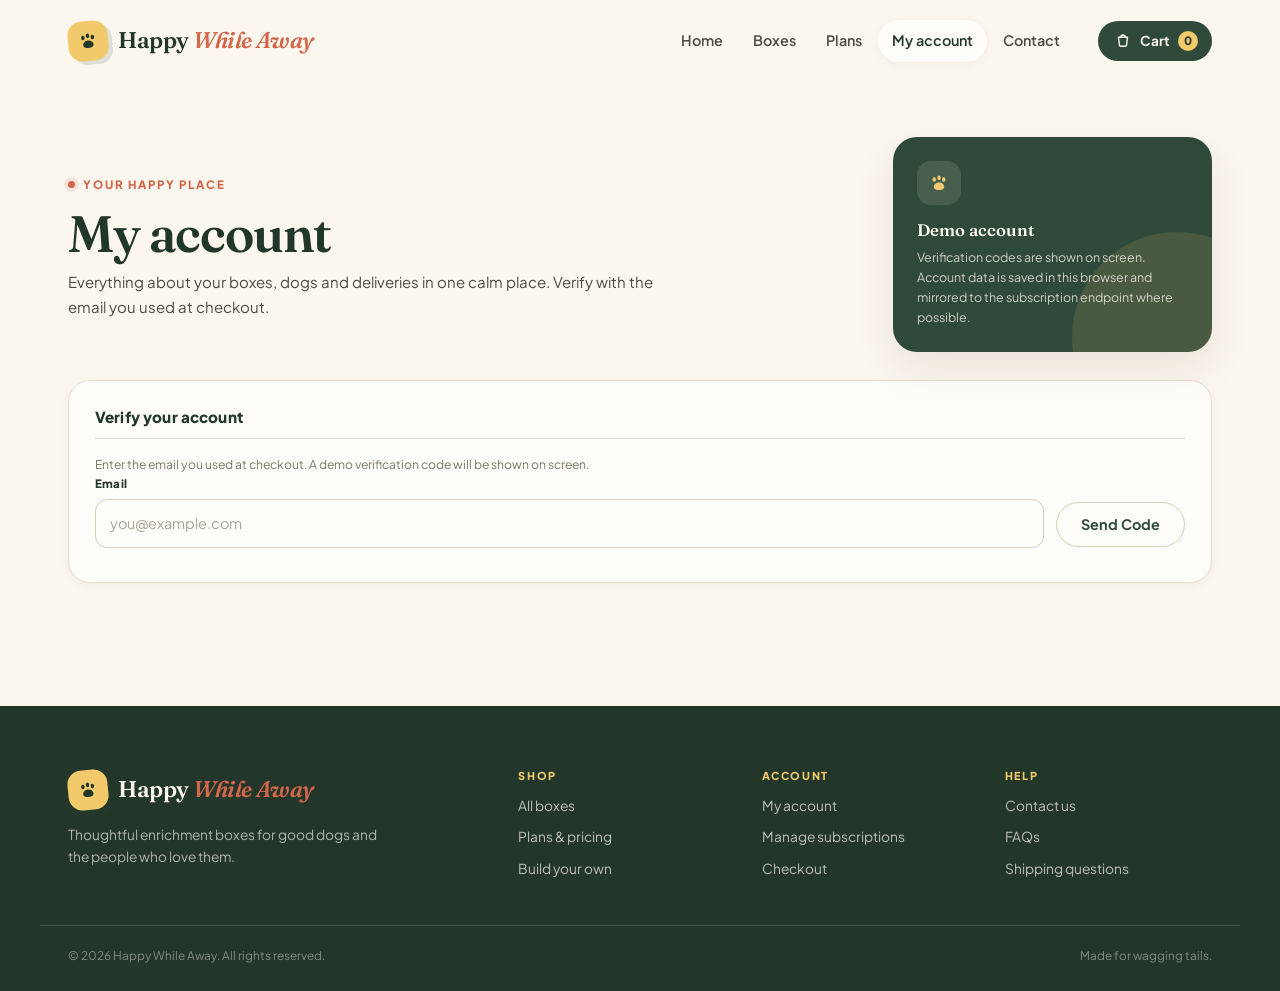
==== commit 0805d0d3: "Remove demo storefront footer note from all pages" ====
--- a/account.html
+++ b/account.html
@@ -56,12 +56,23 @@
           <div class="form-field"><label for="loginEmail">Email</label><input id="loginEmail" type="email" placeholder="you@example.com"></div>
           <button type="button" class="btn btn-outline" id="sendLoginCodeBtn">Send Code</button>
         </div>
-        <div id="loginCodeBox" style="display:none;">
+<div id="loginCodeBox" style="display:none;">
           <p class="hint" id="loginDemoNotice"></p>
           <div class="lookup-form">
             <div class="form-field"><label for="loginCode">6-digit code</label><input id="loginCode" maxlength="6"></div>
             <button type="button" class="btn btn-primary" id="loginVerifyBtn">Verify</button>
           </div>
+        </div>
+        <div id="createAccountBox" style="display:none;">
+          <p class="hint">No account found for that email. Create one to save your details for future orders.</p>
+          <div class="form-grid">
+            <div class="form-field"><label for="createName">Name</label><input id="createName"></div>
+            <div class="form-field"><label for="createPhone">Phone</label><input id="createPhone"></div>
+            <div class="form-field full"><label for="createAddress">Address</label><input id="createAddress"></div>
+            <div class="form-field"><label for="createCity">City</label><input id="createCity"></div>
+            <div class="form-field"><label for="createPincode">Pincode</label><input id="createPincode"></div>
+          </div>
+          <button type="button" class="btn btn-primary" id="createAccountBtn">Create Account</button>
         </div>
         <div class="error-msg" id="loginError" style="display:none;"></div>
       </section>
@@ -124,7 +135,6 @@
           <span class="brand-text">Happy <em>While Away</em></span>
         </a>
         <p>Thoughtful enrichment boxes for good dogs and the people who love them.</p>
-        <p class="footer-note">Demo storefront. Payments, OTP checks and email notifications are simulated; orders are created with payment pending.</p>
       </div>
       <div class="footer-col"><h4>Shop</h4><a href="products.html">All boxes</a><a href="subscription.html">Plans &amp; pricing</a><a href="product.html?id=build-your-own">Build your own</a></div>
       <div class="footer-col"><h4>Account</h4><a href="account.html">My account</a><a href="subscriptions.html">Manage subscriptions</a><a href="checkout.html">Checkout</a></div>
@@ -137,8 +147,9 @@
   <script>
     (function () {
       var account = null;
-      var loginCode = null;
+var loginCode = null;
       var loginEmail = "";
+      var COMMON_BREEDS = ["", "Labrador Retriever", "German Shepherd", "Golden Retriever", "Beagle", "Pug", "Shih Tzu", "Indie / Indian Pariah", "Rottweiler", "Doberman", "Husky", "Cocker Spaniel", "Dachshund", "Boxer", "Great Dane", "Maltese", "Pomeranian", "Other"];
 
       function fmt(n) { return "\u20B9" + Math.round(Number(n) || 0).toLocaleString("en-IN"); }
       function store() { try { return JSON.parse(localStorage.getItem("hwa_accounts") || "{}"); } catch (e) { return {}; } }
@@ -173,14 +184,22 @@
         };
       }
 
-      function loadAccount(email) {
+function loadAccount(email) {
         var acc = store()[email.toLowerCase()];
-        if (acc) { account = acc; renderDashboard(); return; }
+        if (acc) { account = acc; document.getElementById("createAccountBox").style.display = "none"; renderDashboard(); return; }
         fetch("/api/subscribe?email=" + encodeURIComponent(email))
           .then(function (r) { return r.json(); })
           .then(function (data) {
-            if (data.subscriptions && data.subscriptions.length) { account = buildFromApi(email, data.subscriptions); persist(); renderDashboard(); }
-            else { showLoginError("No account found for that email."); }
+            if (data.subscriptions && data.subscriptions.length) { account = buildFromApi(email, data.subscriptions); persist(); document.getElementById("createAccountBox").style.display = "none"; renderDashboard(); }
+            else {
+              showLoginError("No account found for that email.");
+              var box = document.getElementById("createAccountBox");
+              if (box) {
+                box.style.display = "block";
+                var nameEl = document.getElementById("createName");
+                if (nameEl) { nameEl.focus(); }
+              }
+            }
           })
           .catch(function () { showLoginError("Could not load account."); });
       }
@@ -200,17 +219,38 @@
         document.getElementById("accPincode").value = account.address && account.address.pincode ? account.address.pincode : "";
       }
 
+function breedOptions(selected) {
+        var isOther = selected && COMMON_BREEDS.indexOf(selected) === -1;
+        return COMMON_BREEDS.map(function (b) {
+          var label = b === "" ? "Select breed" : b;
+          var sel = (b !== "" && b === selected) || (b === "Other" && isOther) ? " selected" : "";
+          return '<option value="' + b + '"' + sel + '>' + label + '</option>';
+        }).join("");
+      }
+      function isOtherBreed(selected) { return !!selected && COMMON_BREEDS.indexOf(selected) === -1; }
+
       function renderDogs() {
         var el = document.getElementById("accDogs");
         if (!account.dogs.length) { el.innerHTML = '<p class="hint">No dog profiles yet.</p>'; return; }
         el.innerHTML = account.dogs.map(function (d, i) {
+          var breed = d.breed || "";
+          var otherValue = isOtherBreed(breed) ? breed : "";
+          var selectValue = isOtherBreed(breed) ? "Other" : breed;
           return '<div class="dog-row form-grid" data-dog-index="' + i + '">' +
             '<div class="form-field"><label for="accDogName' + i + '">Name</label><input id="accDogName' + i + '" class="acc-dog-name" value="' + (d.name || "") + '"></div>' +
-            '<div class="form-field"><label for="accDogBreed' + i + '">Breed</label><input id="accDogBreed' + i + '" class="acc-dog-breed" value="' + (d.breed || "") + '"></div>' +
+            '<div class="form-field"><label for="accDogBreed' + i + '">Breed</label><select id="accDogBreed' + i + '" class="acc-dog-breed">' + breedOptions(selectValue) + '</select></div>' +
+            '<div class="form-field acc-breed-other-wrap" style="display:' + (selectValue === "Other" ? "block" : "none") + ';"><label for="accDogBreedOther' + i + '">Custom breed</label><input id="accDogBreedOther' + i + '" class="acc-dog-breed-other" value="' + otherValue + '"></div>' +
             '<div class="form-field"><label for="accDogSize' + i + '">Size</label><select id="accDogSize' + i + '" class="acc-dog-size"><option' + (d.size === "Small" ? " selected" : "") + '>Small</option><option' + (d.size === "Medium" ? " selected" : "") + '>Medium</option><option' + (d.size === "Large" ? " selected" : "") + '>Large</option></select></div>' +
             '<div class="form-field"><label>&nbsp;</label><button type="button" class="btn btn-outline acc-remove-dog" data-index="' + i + '">Remove</button></div>' +
           '</div>';
         }).join("");
+        el.querySelectorAll(".acc-dog-breed").forEach(function (sel) {
+          sel.addEventListener("change", function () {
+            var wrap = sel.closest(".dog-row");
+            var otherWrap = wrap ? wrap.querySelector(".acc-breed-other-wrap") : null;
+            if (otherWrap) { otherWrap.style.display = sel.value === "Other" ? "block" : "none"; }
+          });
+        });
         el.querySelectorAll(".acc-remove-dog").forEach(function (btn) {
           btn.addEventListener("click", function () {
             account.dogs.splice(parseInt(btn.getAttribute("data-index"), 10), 1);
@@ -333,7 +373,7 @@
           '<div class="sub-card-head"><span class="sub-name">' + s.name + '</span><span class="sub-status sub-status-' + s.status + '">' + s.status + '</span></div>' +
           '<div class="sub-id">' + s.id + ' &middot; Order ' + (s.orderId || "-") + '</div>' +
           '<div class="sub-grid">' +
-            '<div class="sub-field"><label>Billing</label><span>' + (s.frequency === "yearly" ? "Yearly (12 months upfront)" : "Monthly") + '</span></div>' +
+            '<div class="sub-field"><label>Billing</label><span>' + (s.frequency === "yearly" ? "Yearly (billed upfront)" : "Monthly") + '</span></div>' +
             '<div class="sub-field"><label>Amount</label><span>' + fmt(s.amount) + '</span></div>' +
             '<div class="sub-field"><label>Renews</label><span>' + dateStr(s.renewalDate) + '</span></div>' +
             '<div class="sub-field"><label>Next delivery</label><span>' + dateStr(s.nextDeliveryDate) + '</span></div>' +
@@ -420,21 +460,50 @@
 
       document.addEventListener("DOMContentLoaded", function () {
         document.getElementById("cartOpenBtn").addEventListener("click", function () { window.HWA.openCart(); });
-        document.getElementById("sendLoginCodeBtn").addEventListener("click", function () {
+document.getElementById("sendLoginCodeBtn").addEventListener("click", function () {
           var email = document.getElementById("loginEmail").value.trim();
           if (!/^[^\s@]+@[^\s@]+\.[^\s@]+$/.test(email)) { showLoginError("Please enter a valid email."); return; }
           document.getElementById("loginError").style.display = "none";
+          document.getElementById("createAccountBox").style.display = "none";
           loginEmail = email.toLowerCase();
           loginCode = String(Math.floor(100000 + Math.random() * 900000));
           document.getElementById("loginDemoNotice").textContent = "Demo verification code: " + loginCode + " (no real message is sent)";
           document.getElementById("loginCodeBox").style.display = "block";
         });
-        document.getElementById("loginVerifyBtn").addEventListener("click", function () {
+document.getElementById("loginVerifyBtn").addEventListener("click", function () {
           var code = document.getElementById("loginCode").value.trim();
           if (code !== loginCode) { showLoginError("Incorrect code."); return; }
           document.getElementById("loginError").style.display = "none";
           loadAccount(loginEmail);
         });
+        var createAccountBtn = document.getElementById("createAccountBtn");
+        if (createAccountBtn) {
+          createAccountBtn.addEventListener("click", function () {
+            var name = document.getElementById("createName").value.trim();
+            var phone = document.getElementById("createPhone").value.trim();
+            var address = document.getElementById("createAddress").value.trim();
+            var city = document.getElementById("createCity").value.trim();
+            var pincode = document.getElementById("createPincode").value.trim();
+            if (!name) { showLoginError("Please enter your name."); return; }
+            if (phone && !/^[0-9]{10}$/.test(phone)) { showLoginError("Please enter a valid 10-digit phone number."); return; }
+            if (pincode && !/^[0-9]{6}$/.test(pincode)) { showLoginError("Please enter a valid 6-digit pincode."); return; }
+            document.getElementById("loginError").style.display = "none";
+            account = {
+              email: loginEmail,
+              name: name,
+              phone: phone,
+              address: { address: address, city: city, pincode: pincode },
+              dogs: [],
+              orders: [],
+              subscriptions: [],
+              notifications: [],
+              usedCoupons: []
+            };
+            persist();
+            document.getElementById("createAccountBox").style.display = "none";
+            renderDashboard();
+          });
+        }
         document.getElementById("saveAddressBtn").addEventListener("click", function () {
           account.address = { address: document.getElementById("accAddress").value.trim(), city: document.getElementById("accCity").value.trim(), pincode: document.getElementById("accPincode").value.trim() };
           persist();
@@ -446,11 +515,17 @@
           persist(); renderDogs(); renderSubs();
         });
         document.getElementById("saveDogsBtn").addEventListener("click", function () {
-          document.querySelectorAll("#accDogs .dog-row").forEach(function (row) {
+document.querySelectorAll("#accDogs .dog-row").forEach(function (row) {
             var d = account.dogs[parseInt(row.getAttribute("data-dog-index"), 10)];
             if (!d) { return; }
             d.name = row.querySelector(".acc-dog-name").value.trim();
-            d.breed = row.querySelector(".acc-dog-breed").value.trim();
+            var breedSelect = row.querySelector(".acc-dog-breed");
+            var breed = breedSelect ? breedSelect.value : "";
+            if (breed === "Other") {
+              var otherInput = row.querySelector(".acc-dog-breed-other");
+              breed = otherInput ? otherInput.value.trim() : "";
+            }
+            d.breed = breed;
             d.size = row.querySelector(".acc-dog-size").value;
           });
           persist();
--- a/css/style.css
+++ b/css/style.css
@@ -1413,4 +1413,32 @@
     transition-duration: 0.001ms !important;
   }
   .has-js .reveal { opacity: 1; transform: none; }
-}+}.detail-back-link { display: inline-flex; align-items: center; gap: 6px; margin-bottom: 4px; font-size: 0.78rem; font-weight: 700; color: var(--forest); text-decoration: none; }
+.detail-back-link:hover { color: var(--coral); }
+.detail-gallery { position: relative; }
+.detail-gallery-stage { position: relative; overflow: hidden; aspect-ratio: 1 / 1.02; border-radius: 24px; background: var(--paper); }
+.detail-gallery-image { width: 100%; height: 100%; object-fit: cover; transform-origin: center; transition: transform 0.45s ease, opacity 0.25s ease; }
+.detail-gallery-nav { position: absolute; top: 50%; z-index: 3; width: 42px; height: 42px; border: 0; border-radius: 999px; background: rgba(255, 253, 249, 0.9); color: var(--forest-dark); font-size: 1.7rem; line-height: 1; cursor: pointer; transform: translateY(-50%); box-shadow: var(--shadow-s); }
+.detail-gallery-nav:hover { background: var(--paper); }
+.detail-gallery-prev { left: 14px; }
+.detail-gallery-next { right: 14px; }
+.detail-gallery-count { position: absolute; right: 16px; bottom: 16px; z-index: 3; padding: 6px 10px; border-radius: 999px; background: rgba(34, 54, 42, 0.72); color: var(--cream); font-size: 0.72rem; font-weight: 700; }
+.detail-gallery-thumbs { display: grid; grid-template-columns: repeat(3, 1fr); gap: 10px; margin-top: 12px; }
+.detail-gallery-thumb { padding: 0; border: 2px solid transparent; border-radius: 14px; overflow: hidden; background: var(--paper); cursor: pointer; aspect-ratio: 4 / 3; }
+.detail-gallery-thumb img { width: 100%; height: 100%; object-fit: cover; transform-origin: center; }
+.detail-gallery-thumb.active { border-color: var(--forest); }
+.detail-content-block { padding: 14px 16px; border: 1px solid var(--line); border-radius: 18px; background: var(--paper); }
+.detail-content-block h3 { margin-bottom: 8px; font-size: 0.95rem; color: var(--forest-dark); }
+.plan-card { cursor: pointer; }
+.plan-card-link { position: absolute; inset: 0; z-index: 1; }
+.plan-card-link:focus-visible { outline: 3px solid var(--coral); outline-offset: 4px; border-radius: 26px; }
+.plan-media, .plan-body, .plan-badge { position: relative; z-index: 2; }
+.plan-actions { position: relative; z-index: 3; }
+.plan-actions .btn, .plan-actions .text-link { position: relative; z-index: 3; }
+@media (max-width: 560px) {
+  .detail-gallery-thumbs { grid-template-columns: repeat(3, 1fr); }
+  .detail-gallery-nav { width: 36px; height: 36px; font-size: 1.4rem; }
+}
+.cat-icon { display: grid; place-items: center; flex-shrink: 0; width: 34px; height: 34px; border-radius: 12px; background: var(--cream-deep); color: var(--forest); }
+.cat-icon svg { width: 18px; height: 18px; }
+.category .cat-icon { margin-bottom: 4px; }
